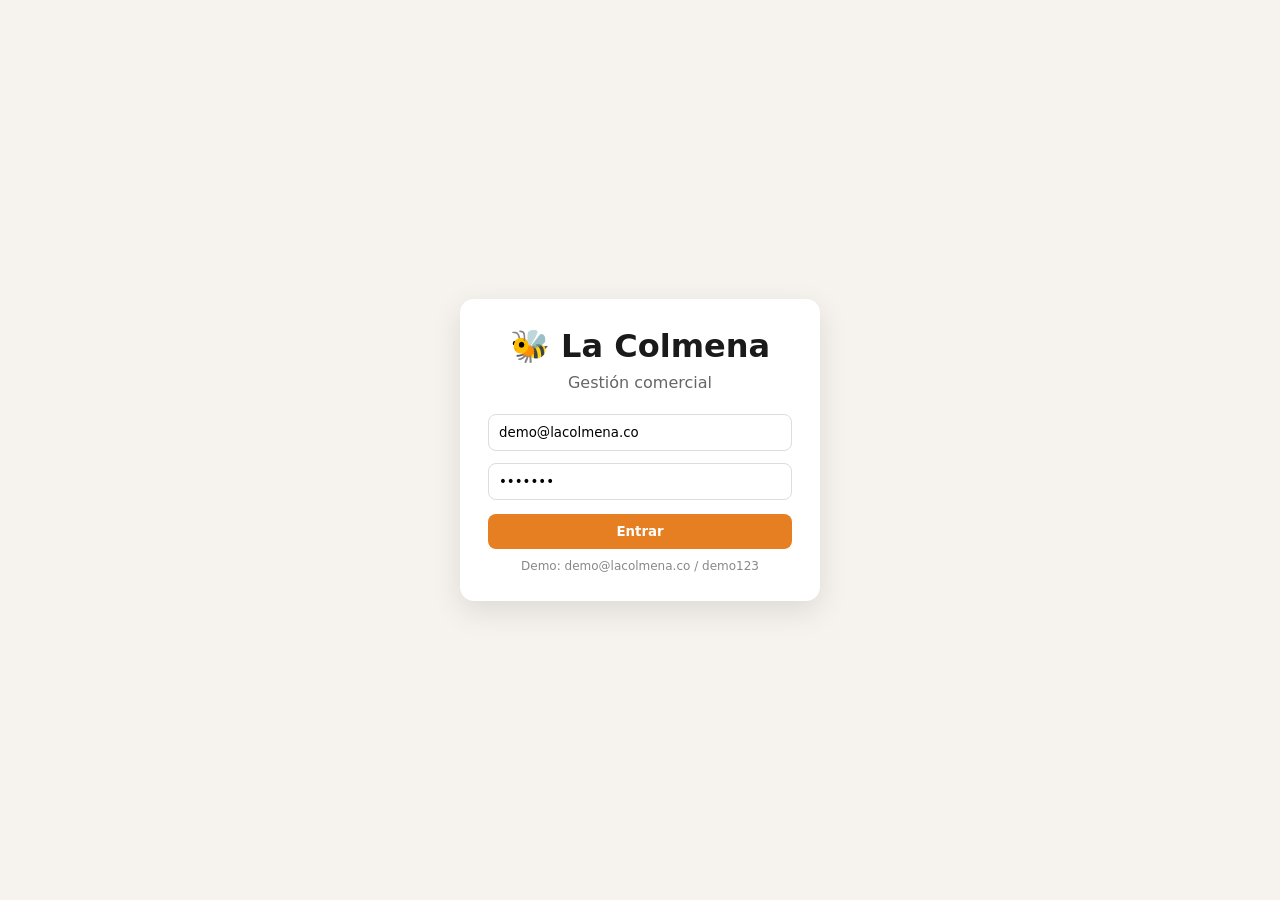
==== la_colmena.html/src/index.html @ 95b4dd42 "Initial commit" ====
﻿<!DOCTYPE html>
<html lang="es">
<head>
    <meta charset="UTF-8">
    <meta name="viewport" content="width=device-width,initial-scale=1">
    <title>La Colmena — Gestión comercial</title>
    <style>
        * {
            box-sizing: border-box;
            margin: 0;
            font-family: Inter,system-ui,Arial
        }

        body {
            background: #f6f3ee;
            color: #1a1a1a
        }

        .sidebar {
            position: fixed;
            left: 0;
            top: 0;
            bottom: 0;
            width: 250px;
            background: #1a1a1a;
            color: #fff;
            padding: 20px;
            display: flex;
            flex-direction: column
        }

            .sidebar h2 {
                font-size: 20px
            }

            .sidebar small {
                color: #aaa
            }

        .menu {
            margin-top: 25px;
            display: flex;
            flex-direction: column;
            gap: 4px
        }

            .menu button {
                background: none;
                border: 0;
                color: #ccc;
                text-align: left;
                padding: 11px 12px;
                border-radius: 8px;
                cursor: pointer;
                font-size: 14px
            }

                .menu button.active, .menu button:hover {
                    background: #333;
                    color: #fff
                }

        .user {
            margin-top: auto;
            border-top: 1px solid #333;
            padding-top: 14px
        }

            .user b {
                display: block
            }

        .main {
            margin-left: 250px;
            padding: 24px
        }

        .top {
            display: flex;
            justify-content: space-between;
            align-items: center
        }

        .cards {
            display: grid;
            grid-template-columns: 1fr 1fr 1fr;
            gap: 14px;
            margin: 18px 0
        }

        .card {
            background: #fff;
            border: 1px solid #e5e5e5;
            border-radius: 12px;
            padding: 18px
        }

            .card small {
                color: #666
            }

            .card h3 {
                font-size: 28px;
                margin: 6px 0
            }

        .grid2 {
            display: grid;
            grid-template-columns: 1fr 1fr;
            gap: 14px
        }

        .box {
            background: #fff;
            border: 1px solid #e5e5e5;
            border-radius: 12px;
            padding: 18px;
            margin-bottom: 14px
        }

        table {
            width: 100%;
            border-collapse: collapse;
            font-size: 14px
        }

        th {
            text-align: left;
            background: #f3f3f3;
            padding: 10px
        }

        td {
            padding: 10px;
            border-top: 1px solid #eee
        }

        input, select {
            padding: 10px;
            border: 1px solid #ddd;
            border-radius: 8px;
            width: 100%;
            margin: 6px 0
        }

        button.btn {
            background: #e67e22;
            color: #fff;
            border: 0;
            padding: 10px 16px;
            border-radius: 8px;
            cursor: pointer;
            font-weight: 700
        }

        button.btn2 {
            background: #1a1a1a;
            color: #fff;
            border: 0;
            padding: 8px 12px;
            border-radius: 8px;
            cursor: pointer
        }

        .badge {
            padding: 4px 8px;
            border-radius: 20px;
            font-size: 12px;
            font-weight: 700
        }

        .ok {
            background: #d4f5d4
        }

        .warn {
            background: #ffe9b0
        }

        .alerta {
            color: #b45309;
            font-size: 13px
        }

        .hidden {
            display: none
        }

        #login {
            position: fixed;
            inset: 0;
            background: #f6f3ee;
            display: grid;
            place-items: center;
            z-index: 99
        }

        .loginbox {
            background: #fff;
            padding: 28px;
            border-radius: 14px;
            width: 360px;
            max-width: 92vw;
            box-shadow: 0 10px 30px rgba(0,0,0,.1);
            text-align: center
        }

        @media(max-width:800px) {
            .sidebar {
                width: 100%;
                position: relative
            }

            .main {
                margin: 0
            }

            .cards, .grid2 {
                grid-template-columns: 1fr
            }
        }
    </style>
</head>
<body>

    <div id="login">
        <div class="loginbox">
            <h1>🐝 La Colmena</h1><p style="color:#666;margin:8px 0 16px">Gestión comercial</p>
            <input id="email" value="demo@lacolmena.co"><input id="pass" type="password" value="demo123">
            <button class="btn" style="width:100%;margin-top:8px" onclick="login()">Entrar</button><p id="loginError" style="color:red;font-size:13px;margin-top:8px"></p>
            <p style="font-size:12px;color:#888;margin-top:10px">Demo: demo@lacolmena.co / demo123</p>
        </div>
    </div>

    <aside class="sidebar">
        <h2>🐝 La Colmena</h2><small>Gestión comercial</small>
        <div class="menu">
            <button onclick="show('resumen',this)" class="active">📊 Resumen</button>
            <button onclick="show('portafolio',this)">🛍️ Portafolio</button>
            <button onclick="show('inventario',this)">📦 Inventario</button>
            <button onclick="show('ventas',this)">🛒 Ventas</button>
            <button onclick="show('pedidos',this)">📋 Pedidos</button>
            <button onclick="show('reportes',this)">📈 Reportes</button>
            <button onclick="show('usuarios',this)">👥 Usuarios</button>
        </div>
        <div class="user"><b id="userName">Ana Martínez</b><small id="userRol">Administradora</small><br><button onclick="location.reload()" style="background:none;border:0;color:#aaa;cursor:pointer;margin-top:8px">← Cerrar sesión</button></div>
    </aside>

    <main class="main">
        <div class="top"><div><h1 id="titulo">Resumen</h1><p style="color:#666">Así se mueve tu operación hoy.</p></div><span style="background:#eee;padding:6px 10px;border-radius:20px;font-size:12px">✅ Conectado a DB real</span></div>

        <!-- RESUMEN -->
        <div id="sec-resumen">
            <div class="cards">
                <div class="card"><small>Ventas totales (DB)</small><h3 id="rVentas">$0</h3><span class="badge ok" id="rVentasN">0 ventas</span></div>
                <div class="card"><small>Unidades disponibles</small><h3 id="rStock">0</h3><span class="badge ok" id="rProd">0 productos</span></div>
                <div class="card"><small>Pedidos abiertos</small><h3 id="rPedidos">0</h3><span class="badge warn">Por recibir</span></div>
            </div>
            <div class="grid2">
                <div class="box"><h3>⚠️ Atención requerida</h3><p style="color:#666;font-size:13px;margin:4px 0 10px" id="bajoCount"></p><div id="bajoList"></div></div>
                <div class="box"><h3>🛒 Ventas recientes</h3><div id="ventasResumen"></div></div>
            </div>
            <div class="box"><h3>Accesos rápidos</h3><br><button class="btn2" onclick="show('portafolio')">Explorar portafolio →</button> <button class="btn2" onclick="show('inventario')">Revisar inventario →</button> <button class="btn" onclick="show('ventas')">Registrar venta →</button></div>
        </div>

        <!-- PORTAFOLIO / INVENTARIO -->
        <div id="sec-portafolio" class="hidden"><div class="box"><h3>Portafolio — Productos reales de tu DB</h3><div id="listaProductos"></div></div></div>
        <div id="sec-inventario" class="hidden"><div class="box"><h3>Inventario — Ajustar stock real</h3><p style="color:#666;font-size:13px">Si cambias el stock aquí, queda guardado en LaColmena.db</p><div id="listaInventario"></div></div></div>

        <!-- VENTAS -->
        <div id="sec-ventas" class="hidden">
            <div class="grid2">
                <div class="box"><h3>Registrar venta</h3><label>Cliente</label><input id="vCliente" value="Cliente Mostrador"><label>Producto</label><select id="vProducto"></select><label>Cantidad</label><input id="vCant" type="number" value="1" min="1"><button class="btn" style="width:100%;margin-top:10px" onclick="registrarVenta()">Confirmar venta ✅</button><p id="ventaMsg"></p></div>
                <div class="box"><h3>Historial de ventas</h3><div id="listaVentas"></div></div>
            </div>
        </div>

        <!-- PEDIDOS -->
        <div id="sec-pedidos" class="hidden"><div class="box"><h3>Pedidos</h3><div id="listaPedidos"></div></div></div>

        <!-- REPORTES -->
        <div id="sec-reportes" class="hidden"><div class="box"><h3>Reportes</h3><p id="repTexto"></p><table><tr><th>Producto</th><th>Precio</th><th>Stock</th><th>Valor en inventario</th></tr><tbody id="repTabla"></tbody></table><h3 id="repTotal" style="margin-top:12px"></h3></div></div>

        <!-- USUARIOS -->
        <div id="sec-usuarios" class="hidden"><div class="box"><h3>Usuarios reales</h3><div id="listaUsuarios"></div></div></div>

    </main>
    <script>
let productos=[];
async function login(){
  let r=await fetch('/api/login',{method:'POST',headers:{'Content-Type':'application/json'},body:JSON.stringify({email:document.getElementById('email').value,password:document.getElementById('pass').value})});
  let d=await r.json();
  if(!d.ok){document.getElementById('loginError').innerText=d.error;return;}
  document.getElementById('userName').innerText=d.usuario.nombre;
  document.getElementById('userRol').innerText=d.usuario.rol;
  document.getElementById('login').style.display='none';
  cargarTodo();
}
function show(id,btn){
  document.querySelectorAll('[id^="sec-"]').forEach(e=>e.classList.add('hidden'));
  document.getElementById('sec-'+id).classList.remove('hidden');
  document.getElementById('titulo').innerText=id[0].toUpperCase()+id.slice(1);
  if(btn){document.querySelectorAll('.menu button').forEach(b=>b.classList.remove('active'));btn.classList.add('active');}
}
async function cargarTodo(){
  let res=await fetch('/api/resumen').then(r=>r.json());
  document.getElementById('rVentas').innerText='$'+res.ventas_total.toLocaleString('es-CO');
  document.getElementById('rVentasN').innerText=res.ventas_n+' ventas';
  document.getElementById('rStock').innerText=res.stock;
  document.getElementById('rProd').innerText=res.total_productos+' productos';
  document.getElementById('rPedidos').innerText=res.pedidos_abiertos;
  document.getElementById('bajoCount').innerText=res.bajo_stock.length+' productos con stock bajo';
  document.getElementById('bajoList').innerHTML=res.bajo_stock.map(p=>`<p class="alerta">⚠️ ${p.nombre} — ${p.stock} disponibles · mínimo ${p.minimo}</p>`).join('')||'<p>✅ Sin alertas</p>';

  productos=await fetch('/api/productos').then(r=>r.json());
  document.getElementById('listaProductos').innerHTML=`<table><tr><th>Producto</th><th>Categoría</th><th>Precio</th><th>Stock</th></tr>${productos.map(p=>`<tr><td><b>${p.nombre}</b></td><td>${p.categoria}</td><td>$${p.precio.toLocaleString()}</td><td>${p.stock}</td></tr>`).join('')}</table>`;
  document.getElementById('listaInventario').innerHTML=productos.map(p=>`<div style="display:flex;gap:8px;align-items:center;padding:8px 0;border-top:1px solid #eee"><b style="flex:1">${p.nombre}</b><input type="number" value="${p.stock}" id="stock-${p.id}" style="width:90px"><button class="btn2" onclick="ajustar(${p.id})">Guardar</button></div>`).join('');
  document.getElementById('vProducto').innerHTML=productos.map(p=>`<option value="${p.id}">${p.nombre} — $${p.precio} (stock ${p.stock})</option>`).join('');

  let ventas=await fetch('/api/ventas').then(r=>r.json());
  let htmlVentas=ventas.map(v=>`<tr><td><b>#V-${v.id}</b></td><td>${v.cliente}</td><td><span class="badge ${v.estado=='Pagada'?'ok':'warn'}">${v.estado}</span></td><td style="text-align:right"><b>$${v.total.toLocaleString()}</b></td></tr>`).join('');
  document.getElementById('listaVentas').innerHTML=`<table><tr><th>Venta</th><th>Cliente</th><th>Estado</th><th>Total</th></tr>${htmlVentas}</table>`;
  document.getElementById('ventasResumen').innerHTML=`<table><tr><th>Venta</th><th>Cliente</th><th>Total</th></tr>${ventas.slice(0,3).map(v=>`<tr><td>#V-${v.id}</td><td>${v.cliente}</td><td>$${v.total.toLocaleString()}</td></tr>`).join('')}</table>`;

  let pedidos=await fetch('/api/pedidos').then(r=>r.json());
  document.getElementById('listaPedidos').innerHTML=`<table><tr><th>Proveedor</th><th>Producto</th><th>Cant</th><th>Estado</th></tr>${pedidos.map(p=>`<tr><td>${p.proveedor}</td><td>${p.producto}</td><td>${p.cantidad}</td><td><span class="badge warn">${p.estado}</span></td></tr>`).join('')}</table>`;

  let usuarios=await fetch('/api/usuarios').then(r=>r.json());
  document.getElementById('listaUsuarios').innerHTML=`<table><tr><th>Nombre</th><th>Email</th><th>Rol</th></tr>${usuarios.map(u=>`<tr><td><b>${u.nombre}</b></td><td>${u.email}</td><td>${u.rol}</td></tr>`).join('')}</table>`;

  let totalInv=productos.reduce((a,p)=>a+p.precio*p.stock,0);
  document.getElementById('repTabla').innerHTML=productos.map(p=>`<tr><td>${p.nombre}</td><td>$${p.precio.toLocaleString()}</td><td>${p.stock}</td><td>$${(p.precio*p.stock).toLocaleString()}</td></tr>`).join('');
  document.getElementById('repTotal').innerText='Valor total del inventario: $'+totalInv.toLocaleString('es-CO');
  document.getElementById('repTexto').innerText=`Tienes ${productos.length} productos y ${res.stock} unidades en total.`;
}
async function ajustar(id){
  let stock=document.getElementById('stock-'+id).value;
  await fetch('/api/productos/ajustar',{method:'POST',headers:{'Content-Type':'application/json'},body:JSON.stringify({id,stock:parseInt(stock)})});
  alert('Stock guardado en DB ✅'); cargarTodo();
}
async function registrarVenta(){
  let r=await fetch('/api/ventas',{method:'POST',headers:{'Content-Type':'application/json'},body:JSON.stringify({cliente:document.getElementById('vCliente').value,producto_id:parseInt(document.getElementById('vProducto').value),cantidad:parseInt(document.getElementById('vCant').value)})});
  let d=await r.json();
  if(!d.ok){document.getElementById('ventaMsg').innerText='❌ '+d.error;return;}
  document.getElementById('ventaMsg').innerText='✅ Venta registrada por $'+d.total.toLocaleString()+' y descontada del inventario';
  cargarTodo();
}
    </script>
</body>
</html>
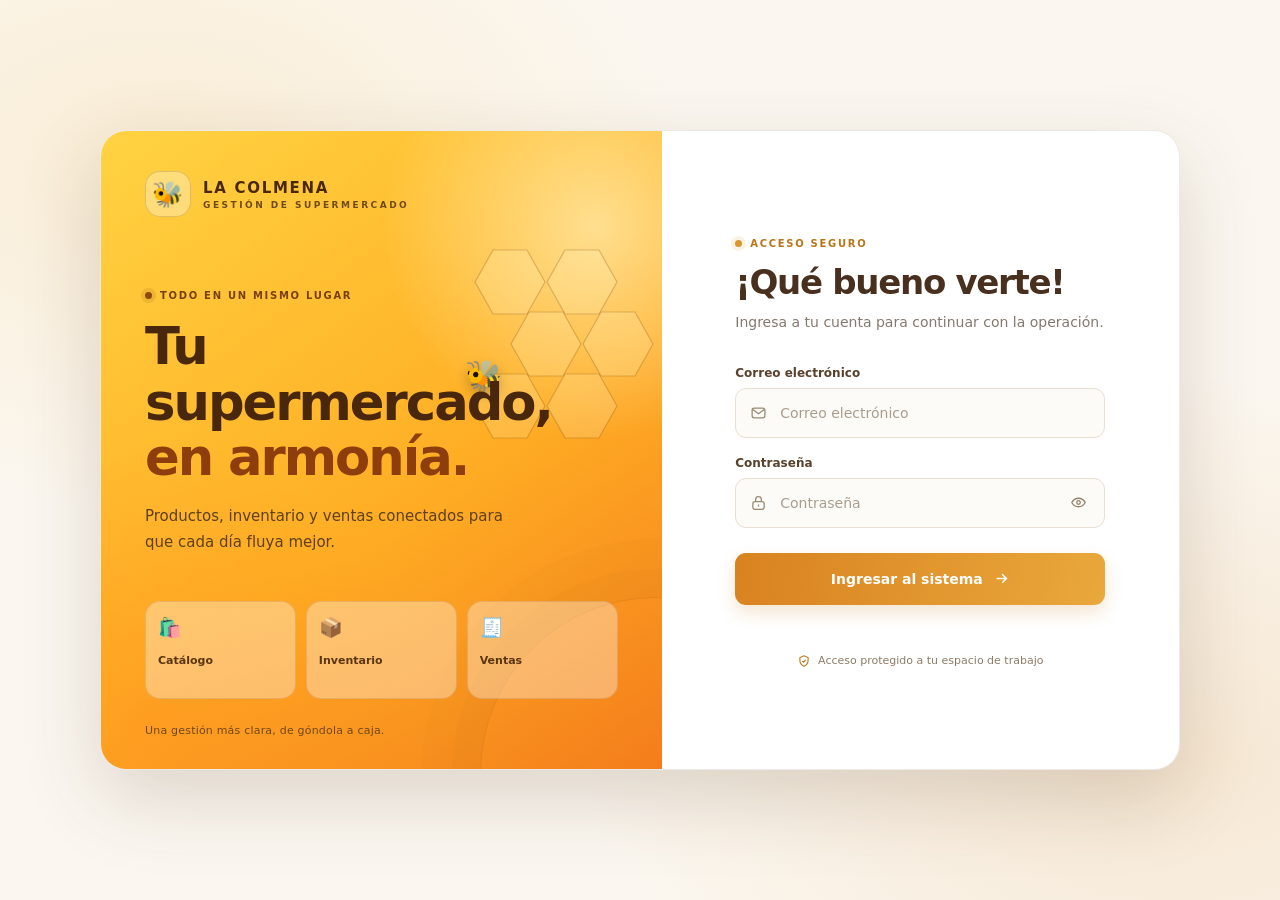
==== commit cb639347: "Implement secure auth and transactional outbox Co-authored-by: Copilot <223556219+Copilot@users.nore" ====
--- a/la_colmena.html/src/index.html
+++ b/la_colmena.html/src/index.html
@@ -189,20 +189,428 @@
         #login {
             position: fixed;
             inset: 0;
-            background: #f6f3ee;
+            padding: 28px;
+            overflow-y: auto;
             display: grid;
             place-items: center;
-            z-index: 99
+            z-index: 99;
+            background:
+                radial-gradient(ellipse at 12% 18%, rgba(241, 183, 74, .16), transparent 34%),
+                radial-gradient(ellipse at 92% 84%, rgba(217, 139, 41, .15), transparent 36%),
+                #fbf7f0
         }
 
         .loginbox {
             background: #fff;
-            padding: 28px;
-            border-radius: 14px;
-            width: 360px;
-            max-width: 92vw;
-            box-shadow: 0 10px 30px rgba(0,0,0,.1);
-            text-align: center
+            width: min(1080px, 100%);
+            min-height: 640px;
+            display: grid;
+            grid-template-columns: 1.04fr .96fr;
+            border: 1px solid rgba(88, 55, 22, .1);
+            border-radius: 26px;
+            overflow: hidden;
+            box-shadow: 0 28px 80px rgba(71, 43, 19, .17);
+            text-align: left
+        }
+
+        .login-brand-panel {
+            position: relative;
+            isolation: isolate;
+            display: flex;
+            flex-direction: column;
+            justify-content: space-between;
+            padding: 40px 44px 32px;
+            overflow: hidden;
+            color: #48270d;
+            background:
+                radial-gradient(circle at 88% 15%, rgba(255, 247, 204, .62), transparent 29%),
+                radial-gradient(circle at 8% 92%, rgba(255, 119, 26, .24), transparent 36%),
+                linear-gradient(145deg, #ffd342, #ffae24 56%, #f47d1b)
+        }
+
+        .login-brand-panel > :not(.hive-scene) {
+            position: relative;
+            z-index: 1
+        }
+
+        .hive-scene {
+            position: absolute;
+            z-index: 0;
+            top: 112px;
+            right: 13px;
+            width: 200px;
+            height: 215px;
+            opacity: .9;
+            pointer-events: none
+        }
+
+        .hive-cells {
+            width: 100%;
+            height: 100%;
+            overflow: visible
+        }
+
+        .hive-cells path {
+            fill: rgba(255, 252, 227, .18);
+            stroke: rgba(132, 72, 15, .31);
+            stroke-width: 1.2;
+            transform-box: fill-box;
+            transform-origin: center;
+            animation: hive-pulse 4.8s ease-in-out infinite
+        }
+
+        .hive-cells path:nth-child(2n) {
+            animation-delay: -1.6s
+        }
+
+        .hive-cells path:nth-child(3n) {
+            animation-delay: -3.2s
+        }
+
+        .hive-bee {
+            position: absolute;
+            top: 55%;
+            left: 8%;
+            z-index: 2;
+            display: block;
+            font-size: 30px;
+            line-height: 1;
+            filter: drop-shadow(0 5px 7px rgba(0,0,0,.3));
+            animation: bee-flight 10s ease-in-out infinite
+        }
+
+        @keyframes bee-flight {
+            0%, 100% { top: 55%; left: 8%; transform: rotate(-12deg) }
+            18% { top: 36%; left: 38%; transform: rotate(12deg) }
+            36% { top: 22%; left: 61%; transform: rotate(-2deg) }
+            54% { top: 53%; left: 63%; transform: rotate(17deg) }
+            72% { top: 69%; left: 37%; transform: rotate(-13deg) }
+            88% { top: 43%; left: 9%; transform: rotate(-22deg) }
+        }
+
+        @keyframes hive-pulse {
+            0%, 100% { fill: rgba(255, 252, 227, .11) }
+            50% { fill: rgba(255, 252, 227, .32) }
+        }
+
+        .login-brand-panel::after {
+            content: "";
+            position: absolute;
+            z-index: -1;
+            width: 350px;
+            height: 350px;
+            right: -170px;
+            bottom: -180px;
+            border: 1px solid rgba(107, 57, 13, .13);
+            border-radius: 50%;
+            box-shadow: 0 0 0 28px rgba(107,57,13,.025), 0 0 0 58px rgba(107,57,13,.02)
+        }
+
+        .login-brand {
+            display: flex;
+            align-items: center;
+            gap: 12px;
+            color: #48270d;
+            font-size: 15px;
+            font-weight: 800;
+            letter-spacing: 1.7px
+        }
+
+        .login-brand small {
+            display: block;
+            margin-top: 3px;
+            color: #70491e;
+            font-size: 9px;
+            font-weight: 600;
+            letter-spacing: 2.5px
+        }
+
+        .login-brand-mark {
+            display: grid;
+            width: 46px;
+            height: 46px;
+            place-items: center;
+            border: 1px solid rgba(103,58,14,.2);
+            border-radius: 15px;
+            background: rgba(255,255,255,.32);
+            font-size: 25px;
+            animation: bee-hover 3s ease-in-out infinite
+        }
+
+        @keyframes bee-hover {
+            0%, 100% { transform: translateY(0) rotate(-4deg) }
+            50% { transform: translateY(-4px) rotate(4deg) }
+        }
+
+        .login-brand-copy {
+            max-width: 440px;
+            margin: 58px 0 36px
+        }
+
+        .login-eyebrow {
+            display: inline-flex;
+            align-items: center;
+            gap: 8px;
+            margin-bottom: 18px;
+            color: #78400e;
+            font-size: 10px;
+            font-weight: 800;
+            letter-spacing: 1.7px;
+            text-transform: uppercase
+        }
+
+        .login-eyebrow::before {
+            content: "";
+            width: 7px;
+            height: 7px;
+            border-radius: 50%;
+            background: #8d4a0d;
+            box-shadow: 0 0 0 4px rgba(141,74,13,.14)
+        }
+
+        .login-brand-copy h1 {
+            max-width: 430px;
+            font-size: clamp(36px, 4vw, 52px);
+            line-height: 1.08;
+            letter-spacing: -2px
+        }
+
+        .login-brand-copy h1 span {
+            color: #8d3e0c
+        }
+
+        .login-brand-copy p {
+            max-width: 390px;
+            margin-top: 18px;
+            color: #5e401f;
+            font-size: 15px;
+            line-height: 1.75
+        }
+
+        .login-features {
+            display: grid;
+            grid-template-columns: repeat(3, 1fr);
+            gap: 10px
+        }
+
+        .login-feature {
+            min-height: 98px;
+            padding: 14px 12px;
+            border: 1px solid rgba(115,63,18,.15);
+            border-radius: 15px;
+            background: rgba(255,255,255,.34)
+        }
+
+        .login-feature span {
+            display: block;
+            margin-bottom: 10px;
+            font-size: 19px
+        }
+
+        .login-feature strong {
+            color: #593512;
+            font-size: 11px;
+            font-weight: 650
+        }
+
+        .login-brand-footer {
+            margin-top: 25px;
+            color: #70471c;
+            font-size: 11px;
+            letter-spacing: .2px
+        }
+
+        .login-form-panel {
+            display: flex;
+            align-items: center;
+            justify-content: center;
+            padding: 48px
+        }
+
+        .login-form-content {
+            width: 100%;
+            max-width: 370px
+        }
+
+        .login-mobile-brand {
+            display: none
+        }
+
+        .login-form-heading .login-eyebrow {
+            margin-bottom: 13px;
+            color: #b87518
+        }
+
+        .login-form-heading .login-eyebrow::before {
+            background: #d9972f;
+            box-shadow: 0 0 0 4px rgba(217,151,47,.13)
+        }
+
+        .login-form-heading h2 {
+            color: #49301e;
+            font-size: 34px;
+            letter-spacing: -1.3px
+        }
+
+        .login-form-heading p {
+            margin-top: 9px;
+            color: #84796e;
+            font-size: 14px;
+            line-height: 1.6
+        }
+
+        .login-form {
+            margin-top: 32px
+        }
+
+        .login-form label {
+            display: block;
+            margin: 18px 0 8px;
+            color: #59412c;
+            font-size: 12px;
+            font-weight: 700
+        }
+
+        .login-input-wrap {
+            position: relative
+        }
+
+        .login-input-wrap input {
+            width: 100%;
+            height: 50px;
+            margin: 0;
+            padding: 0 44px;
+            border: 1px solid #e8dfd2;
+            border-radius: 11px;
+            outline: none;
+            background: #fdfbf8;
+            color: #493a2b;
+            font-size: 14px;
+            transition: border-color .2s, box-shadow .2s, background .2s
+        }
+
+        .login-input-wrap input:focus {
+            border-color: #d9a24f;
+            background: #fff;
+            box-shadow: 0 0 0 4px rgba(217, 151, 47, .14)
+        }
+
+        .login-input-wrap input::placeholder {
+            color: #aa9d8e
+        }
+
+        .login-field-icon {
+            position: absolute;
+            top: 50%;
+            left: 15px;
+            width: 17px;
+            height: 17px;
+            color: #9b8973;
+            transform: translateY(-50%);
+            pointer-events: none
+        }
+
+        .login-password-toggle {
+            position: absolute;
+            top: 50%;
+            right: 12px;
+            display: grid;
+            width: 30px;
+            height: 30px;
+            place-items: center;
+            border: 0;
+            border-radius: 8px;
+            background: transparent;
+            color: #93816b;
+            cursor: pointer;
+            transform: translateY(-50%)
+        }
+
+        .login-password-toggle:hover {
+            background: #fff3df;
+            color: #9b5b1a
+        }
+
+        .login-password-toggle svg {
+            width: 17px;
+            height: 17px
+        }
+
+        .login-submit {
+            display: flex;
+            width: 100%;
+            height: 52px;
+            align-items: center;
+            justify-content: center;
+            gap: 10px;
+            margin-top: 25px;
+            border: 0;
+            border-radius: 11px;
+            background: linear-gradient(100deg, #d98220, #e9a83b);
+            box-shadow: 0 8px 18px rgba(205, 127, 28, .2);
+            color: #fff;
+            cursor: pointer;
+            font-size: 14px;
+            font-weight: 750;
+            transition: transform .18s, box-shadow .18s, filter .18s
+        }
+
+        .login-submit:hover:not(:disabled) {
+            box-shadow: 0 11px 22px rgba(205, 127, 28, .28);
+            filter: saturate(1.08);
+            transform: translateY(-1px)
+        }
+
+        .login-submit:disabled {
+            cursor: wait;
+            opacity: .8
+        }
+
+        .login-submit svg {
+            width: 17px;
+            height: 17px;
+            transition: transform .18s
+        }
+
+        .login-submit:hover:not(:disabled) svg {
+            transform: translateX(3px)
+        }
+
+        .login-spinner {
+            width: 17px;
+            height: 17px;
+            border: 2px solid rgba(255,255,255,.45);
+            border-top-color: #fff;
+            border-radius: 50%;
+            animation: login-spin .7s linear infinite
+        }
+
+        @keyframes login-spin {
+            to { transform: rotate(360deg) }
+        }
+
+        .login-error {
+            min-height: 20px;
+            margin-top: 11px;
+            color: #b42318;
+            font-size: 12px;
+            line-height: 1.5
+        }
+
+        .login-secure-note {
+            display: flex;
+            align-items: center;
+            justify-content: center;
+            gap: 7px;
+            margin-top: 18px;
+            color: #8d7b66;
+            font-size: 11px
+        }
+
+        .login-secure-note svg {
+            width: 14px;
+            height: 14px;
+            color: #b87518
         }
 
         @media(max-width:800px) {
@@ -218,6 +626,87 @@
             .cards, .grid2 {
                 grid-template-columns: 1fr
             }
+
+            #login {
+                padding: 18px
+            }
+
+            .loginbox {
+                width: min(520px, 100%);
+                min-height: 0;
+                grid-template-columns: 1fr
+            }
+
+            .login-brand-panel {
+                display: none
+            }
+
+            .login-form-panel {
+                padding: 48px 38px
+            }
+
+            .login-mobile-brand {
+                display: flex;
+                align-items: center;
+                gap: 10px;
+                margin-bottom: 35px;
+                color: #5e391a;
+                font-size: 13px;
+                font-weight: 800;
+                letter-spacing: 1.3px
+            }
+
+            .login-mobile-brand span:first-child {
+                display: grid;
+                width: 40px;
+                height: 40px;
+                place-items: center;
+                clip-path: polygon(25% 3%, 75% 3%, 100% 50%, 75% 97%, 25% 97%, 0 50%);
+                background: #fff0d2;
+                font-size: 22px;
+                animation: bee-hover 3s ease-in-out infinite
+            }
+
+            .login-mobile-brand small {
+                display: block;
+                margin-top: 2px;
+                color: #9c856c;
+                font-size: 8px;
+                letter-spacing: 2px
+            }
+        }
+
+        @media(max-width:480px) {
+            #login {
+                padding: 12px
+            }
+
+            .loginbox {
+                border-radius: 20px
+            }
+
+            .login-form-panel {
+                padding: 34px 24px
+            }
+
+            .login-mobile-brand {
+                margin-bottom: 30px
+            }
+
+            .login-form-heading h2 {
+                font-size: 30px
+            }
+        }
+
+        @media(prefers-reduced-motion: reduce) {
+            .hive-cells path, .hive-bee, .login-brand-mark,
+            .login-mobile-brand span:first-child, .login-spinner {
+                animation: none
+            }
+
+            .login-submit, .login-submit svg {
+                transition: none
+            }
         }
     </style>
 </head>
@@ -225,29 +714,108 @@
 
     <div id="login">
         <div class="loginbox">
-            <h1>🐝 La Colmena</h1><p style="color:#666;margin:8px 0 16px">Gestión comercial</p>
-            <input id="email" value="demo@lacolmena.co"><input id="pass" type="password" value="demo123">
-            <button class="btn" style="width:100%;margin-top:8px" onclick="login()">Entrar</button><p id="loginError" style="color:red;font-size:13px;margin-top:8px"></p>
-            <p style="font-size:12px;color:#888;margin-top:10px">Demo: demo@lacolmena.co / demo123</p>
+            <section class="login-brand-panel" aria-label="La Colmena, gestión de supermercado">
+                <div class="login-brand">
+                    <span class="login-brand-mark" aria-hidden="true">🐝</span>
+                    <span>LA COLMENA<small>GESTIÓN DE SUPERMERCADO</small></span>
+                </div>
+                <div class="hive-scene" aria-hidden="true">
+                    <svg class="hive-cells" viewBox="0 0 200 215" fill="none">
+                        <path d="M20 2h34l18 32-18 32H20L2 34 20 2Z" transform="translate(24 5)"></path>
+                        <path d="M20 2h34l18 32-18 32H20L2 34 20 2Z" transform="translate(96 5)"></path>
+                        <path d="M20 2h34l18 32-18 32H20L2 34 20 2Z" transform="translate(60 67)"></path>
+                        <path d="M20 2h34l18 32-18 32H20L2 34 20 2Z" transform="translate(132 67)"></path>
+                        <path d="M20 2h34l18 32-18 32H20L2 34 20 2Z" transform="translate(24 129)"></path>
+                        <path d="M20 2h34l18 32-18 32H20L2 34 20 2Z" transform="translate(96 129)"></path>
+                    </svg>
+                    <span class="hive-bee">🐝</span>
+                </div>
+                <div class="login-brand-copy">
+                    <span class="login-eyebrow">Todo en un mismo lugar</span>
+                    <h1>Tu supermercado,<br><span>en armonía.</span></h1>
+                    <p>Productos, inventario y ventas conectados para que cada día fluya mejor.</p>
+                </div>
+                <div>
+                    <div class="login-features" aria-label="Funciones de La Colmena">
+                        <div class="login-feature"><span aria-hidden="true">🛍️</span><strong>Catálogo</strong></div>
+                        <div class="login-feature"><span aria-hidden="true">📦</span><strong>Inventario</strong></div>
+                        <div class="login-feature"><span aria-hidden="true">🧾</span><strong>Ventas</strong></div>
+                    </div>
+                    <p class="login-brand-footer">Una gestión más clara, de góndola a caja.</p>
+                </div>
+            </section>
+            <section class="login-form-panel" aria-label="Iniciar sesión">
+                <div class="login-form-content">
+                    <div class="login-mobile-brand">
+                        <span aria-hidden="true">🐝</span>
+                        <span>LA COLMENA<small>GESTIÓN DE SUPERMERCADO</small></span>
+                    </div>
+                    <div class="login-form-heading">
+                        <span class="login-eyebrow">Acceso seguro</span>
+                        <h2>¡Qué bueno verte!</h2>
+                        <p>Ingresa a tu cuenta para continuar con la operación.</p>
+                    </div>
+                    <form id="loginForm" class="login-form">
+                        <label for="email">Correo electrónico</label>
+                        <div class="login-input-wrap">
+                            <svg class="login-field-icon" viewBox="0 0 24 24" fill="none" stroke="currentColor" stroke-width="1.8" aria-hidden="true">
+                                <rect x="3" y="5" width="18" height="14" rx="3"></rect>
+                                <path d="m4 7 8 6 8-6"></path>
+                            </svg>
+                            <input id="email" type="email" autocomplete="off" placeholder="Correo electrónico" required>
+                        </div>
+                        <label for="pass">Contraseña</label>
+                        <div class="login-input-wrap">
+                            <svg class="login-field-icon" viewBox="0 0 24 24" fill="none" stroke="currentColor" stroke-width="1.8" aria-hidden="true">
+                                <rect x="4" y="10" width="16" height="11" rx="3"></rect>
+                                <path d="M8 10V7a4 4 0 0 1 8 0v3"></path>
+                                <path d="M12 14v3"></path>
+                            </svg>
+                            <input id="pass" type="password" autocomplete="off" placeholder="Contraseña" required>
+                            <button id="passwordToggle" class="login-password-toggle" type="button" aria-label="Mostrar contraseña" title="Mostrar contraseña">
+                                <svg viewBox="0 0 24 24" fill="none" stroke="currentColor" stroke-width="1.8" aria-hidden="true">
+                                    <path d="M2.5 12s3.4-6 9.5-6 9.5 6 9.5 6-3.4 6-9.5 6-9.5-6-9.5-6Z"></path>
+                                    <circle cx="12" cy="12" r="2.5"></circle>
+                                </svg>
+                            </button>
+                        </div>
+                        <button id="loginSubmit" class="login-submit" type="submit">
+                            <span id="loginSpinner" class="login-spinner" aria-hidden="true" hidden></span>
+                            <span id="loginButtonLabel">Ingresar al sistema</span>
+                            <svg id="loginButtonArrow" viewBox="0 0 24 24" fill="none" stroke="currentColor" stroke-width="2" aria-hidden="true">
+                                <path d="M5 12h14M13 6l6 6-6 6"></path>
+                            </svg>
+                        </button>
+                        <p id="loginError" class="login-error" role="alert" aria-live="polite"></p>
+                    </form>
+                    <div class="login-secure-note">
+                        <svg viewBox="0 0 24 24" fill="none" stroke="currentColor" stroke-width="1.8" aria-hidden="true">
+                            <path d="M12 3 19 6v5c0 4.7-2.9 8-7 10-4.1-2-7-5.3-7-10V6l7-3Z"></path>
+                            <path d="m9 12 2 2 4-4"></path>
+                        </svg>
+                        Acceso protegido a tu espacio de trabajo
+                    </div>
+                </div>
+            </section>
         </div>
     </div>
 
     <aside class="sidebar">
         <h2>🐝 La Colmena</h2><small>Gestión comercial</small>
         <div class="menu">
-            <button onclick="show('resumen',this)" class="active">📊 Resumen</button>
-            <button onclick="show('portafolio',this)">🛍️ Portafolio</button>
-            <button onclick="show('inventario',this)">📦 Inventario</button>
-            <button onclick="show('ventas',this)">🛒 Ventas</button>
-            <button onclick="show('pedidos',this)">📋 Pedidos</button>
-            <button onclick="show('reportes',this)">📈 Reportes</button>
-            <button onclick="show('usuarios',this)">👥 Usuarios</button>
+            <button data-section="resumen" data-roles="Administradora,Vendedor" onclick="show('resumen',this)" class="active">📊 Resumen</button>
+            <button data-section="portafolio" data-roles="Administradora,Vendedor,Cliente" onclick="show('portafolio',this)">🛍️ Portafolio</button>
+            <button data-section="inventario" data-roles="Administradora" onclick="show('inventario',this)">📦 Inventario</button>
+            <button data-section="ventas" data-roles="Administradora,Vendedor,Cliente" data-default-label="🛒 Ventas" data-client-label="🛒 Comprar" onclick="show('ventas',this)">🛒 Ventas</button>
+            <button data-section="pedidos" data-roles="Administradora,Vendedor" onclick="show('pedidos',this)">📋 Pedidos</button>
+            <button data-section="reportes" data-roles="Administradora,Vendedor" onclick="show('reportes',this)">📈 Reportes</button>
+            <button data-section="usuarios" data-roles="Administradora" onclick="show('usuarios',this)">👥 Usuarios</button>
         </div>
-        <div class="user"><b id="userName">Ana Martínez</b><small id="userRol">Administradora</small><br><button onclick="location.reload()" style="background:none;border:0;color:#aaa;cursor:pointer;margin-top:8px">← Cerrar sesión</button></div>
+        <div class="user"><b id="userName">Ana Martínez</b><small id="userRol">Administradora</small><br><button onclick="cerrarSesion()" style="background:none;border:0;color:#aaa;cursor:pointer;margin-top:8px">← Cerrar sesión</button></div>
     </aside>
 
     <main class="main">
-        <div class="top"><div><h1 id="titulo">Resumen</h1><p style="color:#666">Así se mueve tu operación hoy.</p></div><span style="background:#eee;padding:6px 10px;border-radius:20px;font-size:12px">✅ Conectado a DB real</span></div>
+        <div class="top"><div><h1 id="titulo">Resumen</h1><p id="subtitulo" style="color:#666">Así se mueve tu operación hoy.</p></div><span style="background:#eee;padding:6px 10px;border-radius:20px;font-size:12px">✅ Conectado a DB real</span></div>
 
         <!-- RESUMEN -->
         <div id="sec-resumen">
@@ -260,18 +828,18 @@
                 <div class="box"><h3>⚠️ Atención requerida</h3><p style="color:#666;font-size:13px;margin:4px 0 10px" id="bajoCount"></p><div id="bajoList"></div></div>
                 <div class="box"><h3>🛒 Ventas recientes</h3><div id="ventasResumen"></div></div>
             </div>
-            <div class="box"><h3>Accesos rápidos</h3><br><button class="btn2" onclick="show('portafolio')">Explorar portafolio →</button> <button class="btn2" onclick="show('inventario')">Revisar inventario →</button> <button class="btn" onclick="show('ventas')">Registrar venta →</button></div>
+            <div class="box"><h3>Accesos rápidos</h3><br><button class="btn2" onclick="show('portafolio')">Explorar portafolio →</button> <button id="quickInventoryBtn" class="btn2" onclick="show('inventario')">Revisar inventario →</button> <button class="btn" onclick="show('ventas')">Registrar venta →</button></div>
         </div>
 
         <!-- PORTAFOLIO / INVENTARIO -->
-        <div id="sec-portafolio" class="hidden"><div class="box"><h3>Portafolio — Productos reales de tu DB</h3><div id="listaProductos"></div></div></div>
+        <div id="sec-portafolio" class="hidden"><div class="box"><h3>Catálogo de productos</h3><div id="listaProductos"></div></div></div>
         <div id="sec-inventario" class="hidden"><div class="box"><h3>Inventario — Ajustar stock real</h3><p style="color:#666;font-size:13px">Si cambias el stock aquí, queda guardado en LaColmena.db</p><div id="listaInventario"></div></div></div>
 
         <!-- VENTAS -->
         <div id="sec-ventas" class="hidden">
             <div class="grid2">
-                <div class="box"><h3>Registrar venta</h3><label>Cliente</label><input id="vCliente" value="Cliente Mostrador"><label>Producto</label><select id="vProducto"></select><label>Cantidad</label><input id="vCant" type="number" value="1" min="1"><button class="btn" style="width:100%;margin-top:10px" onclick="registrarVenta()">Confirmar venta ✅</button><p id="ventaMsg"></p></div>
-                <div class="box"><h3>Historial de ventas</h3><div id="listaVentas"></div></div>
+                <div class="box"><h3 id="ventaTitulo">Registrar venta</h3><label id="clienteLabel" for="vCliente">Cliente</label><input id="vCliente" value="Cliente Mostrador"><label for="vProducto">Producto</label><select id="vProducto"></select><label for="vCant">Cantidad</label><input id="vCant" type="number" value="1" min="1"><button id="ventaSubmit" class="btn" style="width:100%;margin-top:10px" onclick="registrarVenta()">Confirmar venta ✅</button><p id="ventaMsg" role="status"></p></div>
+                <div id="historialVentasBox" class="box"><h3>Historial de ventas</h3><div id="listaVentas"></div></div>
             </div>
         </div>
 
@@ -282,28 +850,135 @@
         <div id="sec-reportes" class="hidden"><div class="box"><h3>Reportes</h3><p id="repTexto"></p><table><tr><th>Producto</th><th>Precio</th><th>Stock</th><th>Valor en inventario</th></tr><tbody id="repTabla"></tbody></table><h3 id="repTotal" style="margin-top:12px"></h3></div></div>
 
         <!-- USUARIOS -->
-        <div id="sec-usuarios" class="hidden"><div class="box"><h3>Usuarios reales</h3><div id="listaUsuarios"></div></div></div>
+        <div id="sec-usuarios" class="hidden">
+            <div class="box">
+                <h3>Crear cuenta</h3>
+                <form id="userForm" class="grid2">
+                    <div><label for="newUserName">Nombre</label><input id="newUserName" maxlength="120" required></div>
+                    <div><label for="newUserEmail">Correo electrónico</label><input id="newUserEmail" type="email" maxlength="254" required></div>
+                    <div><label for="newUserPassword">Contraseña inicial</label><input id="newUserPassword" type="password" minlength="12" autocomplete="new-password" required></div>
+                    <div><label for="newUserRole">Rol</label><select id="newUserRole"><option value="Vendedor">Vendedor</option><option value="Cliente">Cliente</option><option value="Administradora">Administrador</option></select></div>
+                    <button class="btn" type="submit">Crear usuario</button>
+                </form>
+                <p id="userMessage" role="status"></p>
+            </div>
+            <div class="box"><h3>Cuentas registradas</h3><div id="listaUsuarios"></div></div>
+        </div>
 
     </main>
     <script>
 let productos=[];
+let usuarioActual=null;
 async function login(){
-  let r=await fetch('/api/login',{method:'POST',headers:{'Content-Type':'application/json'},body:JSON.stringify({email:document.getElementById('email').value,password:document.getElementById('pass').value})});
-  let d=await r.json();
-  if(!d.ok){document.getElementById('loginError').innerText=d.error;return;}
-  document.getElementById('userName').innerText=d.usuario.nombre;
-  document.getElementById('userRol').innerText=d.usuario.rol;
-  document.getElementById('login').style.display='none';
-  cargarTodo();
+  const error=document.getElementById('loginError');
+  const submit=document.getElementById('loginSubmit');
+  const spinner=document.getElementById('loginSpinner');
+  const label=document.getElementById('loginButtonLabel');
+  const arrow=document.getElementById('loginButtonArrow');
+  error.innerText='';
+  submit.disabled=true;
+  spinner.hidden=false;
+  arrow.hidden=true;
+  label.innerText='Validando acceso...';
+  try{
+    let r=await fetch('/api/login',{method:'POST',headers:{'Content-Type':'application/json'},body:JSON.stringify({email:document.getElementById('email').value,password:document.getElementById('pass').value})});
+    let d=await r.json();
+    if(!d.ok){error.innerText=d.error;return;}
+    usuarioActual=d.usuario;
+    document.getElementById('userName').innerText=d.usuario.nombre;
+    document.getElementById('userRol').innerText=d.usuario.rol;
+    configurarInterfazRol(d.usuario);
+    document.getElementById('login').style.display='none';
+    await cargarTodo();
+  }catch(e){
+    if(document.getElementById('login').style.display==='none'){
+      document.getElementById('login').style.display='grid';
+      error.innerText='No fue posible cargar los datos.';
+    }else if(!error.innerText){
+      error.innerText='No fue posible conectar con el servidor.';
+    }
+  }finally{
+    submit.disabled=false;
+    spinner.hidden=true;
+    arrow.hidden=false;
+    label.innerText='Ingresar al sistema';
+  }
+}
+function configurarInterfazRol(usuario){
+  document.querySelectorAll('.menu button[data-roles]').forEach(button=>{
+    const roles=button.dataset.roles.split(',');
+    button.classList.toggle('hidden',!roles.includes(usuario.rol));
+    if(button.dataset.clientLabel){
+      button.innerText=usuario.rol==='Cliente'?button.dataset.clientLabel:button.dataset.defaultLabel;
+    }
+  });
+  const esAdministrador=usuario.rol==='Administradora';
+  const esCliente=usuario.rol==='Cliente';
+  document.getElementById('quickInventoryBtn').classList.toggle('hidden',!esAdministrador);
+  document.getElementById('ventaTitulo').innerText=esCliente?'Comprar productos':'Registrar venta';
+  document.getElementById('ventaSubmit').innerText=esCliente?'Realizar compra':'Confirmar venta ✅';
+  document.getElementById('clienteLabel').innerText=esCliente?'Cuenta de compra':'Cliente';
+  document.getElementById('vCliente').value=esCliente?usuario.email:'Cliente Mostrador';
+  document.getElementById('vCliente').readOnly=esCliente;
+  document.getElementById('historialVentasBox').classList.toggle('hidden',esCliente);
+  const primeraSeccion=esCliente?'portafolio':'resumen';
+  const botonInicial=document.querySelector(`[data-section="${primeraSeccion}"]`);
+  show(primeraSeccion,botonInicial);
+}
+document.getElementById('loginForm').addEventListener('submit',event=>{
+  event.preventDefault();
+  login();
+});
+document.getElementById('passwordToggle').addEventListener('click',()=>{
+  const password=document.getElementById('pass');
+  const showPassword=password.type==='password';
+  password.type=showPassword?'text':'password';
+  const label=showPassword?'Ocultar contraseña':'Mostrar contraseña';
+  document.getElementById('passwordToggle').setAttribute('aria-label',label);
+  document.getElementById('passwordToggle').setAttribute('title',label);
+});
+['email','pass'].forEach(id=>{
+  document.getElementById(id).addEventListener('input',()=>{
+    document.getElementById('loginError').innerText='';
+  });
+});
+async function cerrarSesion(){
+  try{
+    const response=await fetch('/api/logout',{method:'POST'});
+    if(!response.ok)throw new Error('No se pudo cerrar la sesión');
+    location.reload();
+  }catch(e){
+    alert('No fue posible cerrar la sesión. Inténtalo de nuevo.');
+  }
+}
+async function apiJson(url,options){
+  const response=await fetch(url,options);
+  const data=await response.json();
+  if(response.status===401){
+    document.getElementById('login').style.display='grid';
+    document.getElementById('loginError').innerText='Tu sesión expiró. Inicia sesión nuevamente.';
+    throw new Error('Sesión expirada');
+  }
+  if(!response.ok||data.ok===false)throw new Error(data.error||'No fue posible completar la solicitud.');
+  return data;
 }
 function show(id,btn){
   document.querySelectorAll('[id^="sec-"]').forEach(e=>e.classList.add('hidden'));
   document.getElementById('sec-'+id).classList.remove('hidden');
-  document.getElementById('titulo').innerText=id[0].toUpperCase()+id.slice(1);
+  const esCliente=usuarioActual&&usuarioActual.rol==='Cliente';
+  const titles={resumen:'Resumen',portafolio:esCliente?'Catálogo':'Portafolio',inventario:'Inventario',ventas:esCliente?'Comprar':'Ventas',pedidos:'Pedidos',reportes:'Reportes',usuarios:'Usuarios'};
+  document.getElementById('titulo').innerText=titles[id]||id;
+  document.getElementById('subtitulo').innerText=esCliente
+    ?(id==='ventas'?'Selecciona un producto y confirma tu compra.':'Explora los productos disponibles en La Colmena.')
+    :(id==='resumen'?'Así se mueve tu operación hoy.':'Gestiona '+(titles[id]||id).toLowerCase()+' de tu supermercado.');
   if(btn){document.querySelectorAll('.menu button').forEach(b=>b.classList.remove('active'));btn.classList.add('active');}
 }
 async function cargarTodo(){
-  let res=await fetch('/api/resumen').then(r=>r.json());
+  if(usuarioActual&&usuarioActual.rol==='Cliente'){
+    await cargarCatalogoCliente();
+    return;
+  }
+  let res=await apiJson('/api/resumen');
   document.getElementById('rVentas').innerText='$'+res.ventas_total.toLocaleString('es-CO');
   document.getElementById('rVentasN').innerText=res.ventas_n+' ventas';
   document.getElementById('rStock').innerText=res.stock;
@@ -312,38 +987,122 @@
   document.getElementById('bajoCount').innerText=res.bajo_stock.length+' productos con stock bajo';
   document.getElementById('bajoList').innerHTML=res.bajo_stock.map(p=>`<p class="alerta">⚠️ ${p.nombre} — ${p.stock} disponibles · mínimo ${p.minimo}</p>`).join('')||'<p>✅ Sin alertas</p>';
 
-  productos=await fetch('/api/productos').then(r=>r.json());
+  productos=await apiJson('/api/productos');
   document.getElementById('listaProductos').innerHTML=`<table><tr><th>Producto</th><th>Categoría</th><th>Precio</th><th>Stock</th></tr>${productos.map(p=>`<tr><td><b>${p.nombre}</b></td><td>${p.categoria}</td><td>$${p.precio.toLocaleString()}</td><td>${p.stock}</td></tr>`).join('')}</table>`;
-  document.getElementById('listaInventario').innerHTML=productos.map(p=>`<div style="display:flex;gap:8px;align-items:center;padding:8px 0;border-top:1px solid #eee"><b style="flex:1">${p.nombre}</b><input type="number" value="${p.stock}" id="stock-${p.id}" style="width:90px"><button class="btn2" onclick="ajustar(${p.id})">Guardar</button></div>`).join('');
+  if(usuarioActual.rol==='Administradora'){
+    document.getElementById('listaInventario').innerHTML=productos.map(p=>`<div style="display:flex;gap:8px;align-items:center;padding:8px 0;border-top:1px solid #eee"><b style="flex:1">${p.nombre}</b><input type="number" value="${p.stock}" id="stock-${p.id}" style="width:90px"><button class="btn2" onclick="ajustar(${p.id})">Guardar</button></div>`).join('');
+  }else{
+    document.getElementById('listaInventario').innerText='Solo el administrador puede actualizar el stock.';
+  }
   document.getElementById('vProducto').innerHTML=productos.map(p=>`<option value="${p.id}">${p.nombre} — $${p.precio} (stock ${p.stock})</option>`).join('');
 
-  let ventas=await fetch('/api/ventas').then(r=>r.json());
+  let ventas=await apiJson('/api/ventas');
   let htmlVentas=ventas.map(v=>`<tr><td><b>#V-${v.id}</b></td><td>${v.cliente}</td><td><span class="badge ${v.estado=='Pagada'?'ok':'warn'}">${v.estado}</span></td><td style="text-align:right"><b>$${v.total.toLocaleString()}</b></td></tr>`).join('');
   document.getElementById('listaVentas').innerHTML=`<table><tr><th>Venta</th><th>Cliente</th><th>Estado</th><th>Total</th></tr>${htmlVentas}</table>`;
   document.getElementById('ventasResumen').innerHTML=`<table><tr><th>Venta</th><th>Cliente</th><th>Total</th></tr>${ventas.slice(0,3).map(v=>`<tr><td>#V-${v.id}</td><td>${v.cliente}</td><td>$${v.total.toLocaleString()}</td></tr>`).join('')}</table>`;
 
-  let pedidos=await fetch('/api/pedidos').then(r=>r.json());
+  let pedidos=await apiJson('/api/pedidos');
   document.getElementById('listaPedidos').innerHTML=`<table><tr><th>Proveedor</th><th>Producto</th><th>Cant</th><th>Estado</th></tr>${pedidos.map(p=>`<tr><td>${p.proveedor}</td><td>${p.producto}</td><td>${p.cantidad}</td><td><span class="badge warn">${p.estado}</span></td></tr>`).join('')}</table>`;
 
-  let usuarios=await fetch('/api/usuarios').then(r=>r.json());
-  document.getElementById('listaUsuarios').innerHTML=`<table><tr><th>Nombre</th><th>Email</th><th>Rol</th></tr>${usuarios.map(u=>`<tr><td><b>${u.nombre}</b></td><td>${u.email}</td><td>${u.rol}</td></tr>`).join('')}</table>`;
+  if(usuarioActual.rol==='Administradora')await cargarUsuarios();
 
   let totalInv=productos.reduce((a,p)=>a+p.precio*p.stock,0);
   document.getElementById('repTabla').innerHTML=productos.map(p=>`<tr><td>${p.nombre}</td><td>$${p.precio.toLocaleString()}</td><td>${p.stock}</td><td>$${(p.precio*p.stock).toLocaleString()}</td></tr>`).join('');
   document.getElementById('repTotal').innerText='Valor total del inventario: $'+totalInv.toLocaleString('es-CO');
   document.getElementById('repTexto').innerText=`Tienes ${productos.length} productos y ${res.stock} unidades en total.`;
 }
+async function cargarCatalogoCliente(){
+  productos=await apiJson('/api/productos');
+  const table=document.createElement('table');
+  table.innerHTML='<thead><tr><th>Producto</th><th>Categoría</th><th>Precio</th></tr></thead>';
+  const body=document.createElement('tbody');
+  productos.forEach(producto=>{
+    const row=document.createElement('tr');
+    [producto.nombre,producto.categoria,'$'+producto.precio.toLocaleString('es-CO')].forEach(value=>{
+      const cell=document.createElement('td');
+      cell.textContent=value;
+      row.appendChild(cell);
+    });
+    body.appendChild(row);
+  });
+  table.appendChild(body);
+  document.getElementById('listaProductos').replaceChildren(table);
+  const select=document.getElementById('vProducto');
+  select.replaceChildren();
+  productos.forEach(producto=>{
+    const option=document.createElement('option');
+    option.value=producto.id;
+    option.textContent=producto.nombre+' — $'+producto.precio.toLocaleString('es-CO');
+    select.appendChild(option);
+  });
+}
+async function cargarUsuarios(){
+  const users=await apiJson('/api/usuarios');
+  const table=document.createElement('table');
+  const header=document.createElement('tr');
+  ['Nombre','Correo','Rol','Acciones'].forEach(text=>{
+    const cell=document.createElement('th');
+    cell.textContent=text;
+    header.appendChild(cell);
+  });
+  table.appendChild(header);
+  users.forEach(user=>{
+    const row=document.createElement('tr');
+    [user.nombre,user.email,user.rol].forEach(text=>{
+      const cell=document.createElement('td');
+      cell.textContent=text;
+      row.appendChild(cell);
+    });
+    const actions=document.createElement('td');
+    const remove=document.createElement('button');
+    remove.className='btn2';
+    remove.textContent=user.email===usuarioActual.email?'Tu cuenta':'Eliminar';
+    remove.disabled=user.email===usuarioActual.email;
+    remove.addEventListener('click',()=>eliminarUsuario(user.id));
+    actions.appendChild(remove);
+    row.appendChild(actions);
+    table.appendChild(row);
+  });
+  document.getElementById('listaUsuarios').replaceChildren(table);
+}
+document.getElementById('userForm').addEventListener('submit',async event=>{
+  event.preventDefault();
+  const message=document.getElementById('userMessage');
+  const form=event.currentTarget;
+  const newUser={
+    nombre:document.getElementById('newUserName').value,
+    email:document.getElementById('newUserEmail').value,
+    password:document.getElementById('newUserPassword').value,
+    rol:document.getElementById('newUserRole').value
+  };
+  try{
+    const result=await apiJson('/api/usuarios',{method:'POST',headers:{'Content-Type':'application/json'},body:JSON.stringify(newUser)});
+    message.innerText=result.mensaje;
+    form.reset();
+    await cargarUsuarios();
+  }catch(error){message.innerText=error.message;}
+});
+async function eliminarUsuario(id){
+  if(!confirm('¿Eliminar esta cuenta? El usuario perderá el acceso inmediatamente.'))return;
+  try{
+    await apiJson('/api/usuarios/'+encodeURIComponent(id),{method:'DELETE'});
+    await cargarUsuarios();
+  }catch(error){alert(error.message);}
+}
 async function ajustar(id){
   let stock=document.getElementById('stock-'+id).value;
-  await fetch('/api/productos/ajustar',{method:'POST',headers:{'Content-Type':'application/json'},body:JSON.stringify({id,stock:parseInt(stock)})});
-  alert('Stock guardado en DB ✅'); cargarTodo();
+  try{
+    await apiJson('/api/productos/ajustar',{method:'POST',headers:{'Content-Type':'application/json'},body:JSON.stringify({id,stock:parseInt(stock)})});
+    alert('Stock guardado en DB ✅'); cargarTodo();
+  }catch(e){alert(e.message);}
 }
 async function registrarVenta(){
-  let r=await fetch('/api/ventas',{method:'POST',headers:{'Content-Type':'application/json'},body:JSON.stringify({cliente:document.getElementById('vCliente').value,producto_id:parseInt(document.getElementById('vProducto').value),cantidad:parseInt(document.getElementById('vCant').value)})});
-  let d=await r.json();
-  if(!d.ok){document.getElementById('ventaMsg').innerText='❌ '+d.error;return;}
-  document.getElementById('ventaMsg').innerText='✅ Venta registrada por $'+d.total.toLocaleString()+' y descontada del inventario';
-  cargarTodo();
+  try{
+    let d=await apiJson('/api/ventas',{method:'POST',headers:{'Content-Type':'application/json'},body:JSON.stringify({cliente:document.getElementById('vCliente').value,producto_id:parseInt(document.getElementById('vProducto').value),cantidad:parseInt(document.getElementById('vCant').value)})});
+    const esCliente=usuarioActual.rol==='Cliente';
+    document.getElementById('ventaMsg').innerText=(esCliente?'✅ Compra realizada por $':'✅ Venta registrada por $')+d.total.toLocaleString('es-CO')+(esCliente?'':' y descontada del inventario');
+    await cargarTodo();
+  }catch(e){document.getElementById('ventaMsg').innerText='❌ '+e.message;}
 }
     </script>
 </body>
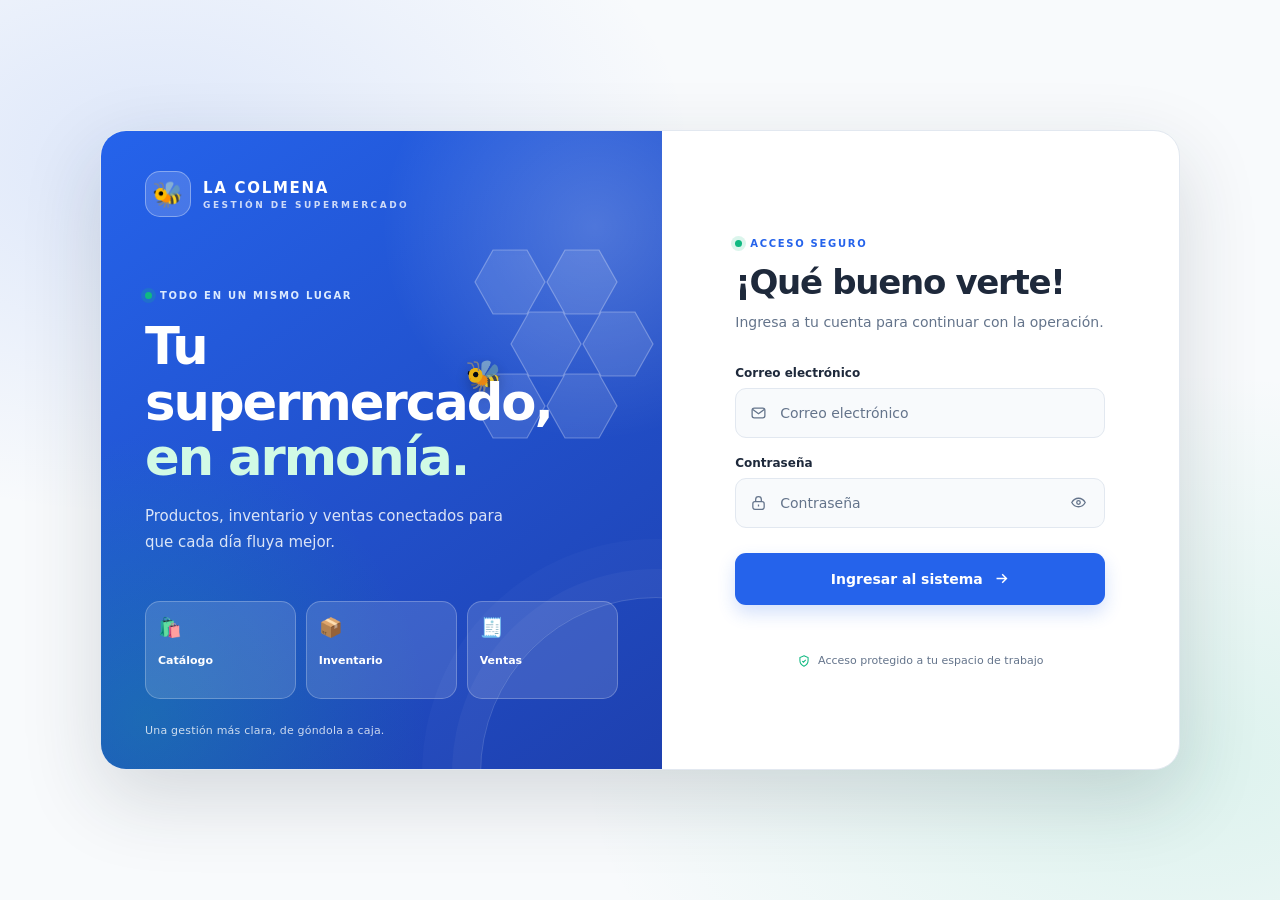
==== commit c2fa0333: "Refresh dashboard theme and interactions Co-authored-by: Copilot <223556219+Copilot@users.noreply.gi" ====
--- a/la_colmena.html/src/index.html
+++ b/la_colmena.html/src/index.html
@@ -706,6 +706,717 @@
 
             .login-submit, .login-submit svg {
                 transition: none
+            }
+        }
+
+        :root {
+            --primary: #2563EB;
+            --primary-dark: #1D4ED8;
+            --success: #10B981;
+            --danger: #EF4444;
+            --text: #1E293B;
+            --muted: #64748B;
+            --white: #FFFFFF;
+            --canvas: #F1F5F9;
+            --border: #E2E8F0;
+            --primary-soft: #EFF6FF;
+            --success-soft: #D1FAE5;
+            --shadow: 0 12px 30px rgba(30, 41, 59, .07)
+        }
+
+        body {
+            background: var(--canvas);
+            color: var(--text)
+        }
+
+        .sidebar {
+            width: 260px;
+            background: linear-gradient(180deg, var(--primary), var(--primary-dark));
+            box-shadow: 8px 0 28px rgba(30, 64, 175, .14)
+        }
+
+        .sidebar small {
+            color: rgba(255, 255, 255, .76)
+        }
+
+        .menu {
+            gap: 7px
+        }
+
+        .menu button {
+            border-radius: 10px;
+            color: rgba(255, 255, 255, .84);
+            transition: background .18s, color .18s, transform .18s
+        }
+
+        .menu button.active,
+        .menu button:hover {
+            background: var(--white);
+            color: var(--primary-dark);
+            transform: translateX(2px)
+        }
+
+        .menu button:focus-visible,
+        .logout-button:focus-visible,
+        .btn:focus-visible,
+        .btn2:focus-visible,
+        .login-submit:focus-visible,
+        .login-password-toggle:focus-visible {
+            outline: 3px solid rgba(16, 185, 129, .55);
+            outline-offset: 2px
+        }
+
+        .user {
+            border-top-color: rgba(255, 255, 255, .24)
+        }
+
+        .logout-button {
+            margin-top: 8px;
+            padding: 6px 0;
+            border: 0;
+            background: transparent;
+            color: rgba(255, 255, 255, .84);
+            cursor: pointer;
+            font-size: 13px;
+            transition: color .18s, transform .18s
+        }
+
+        .logout-button:hover {
+            color: var(--white);
+            transform: translateX(2px)
+        }
+
+        .main {
+            min-height: 100vh;
+            margin-left: 260px;
+            padding: 30px
+        }
+
+        .top {
+            gap: 16px;
+            margin-bottom: 22px;
+            padding: 20px 24px;
+            border: 1px solid var(--border);
+            border-radius: 16px;
+            background: var(--white);
+            box-shadow: var(--shadow)
+        }
+
+        .top h1 {
+            color: var(--text);
+            font-size: 26px;
+            letter-spacing: -.6px
+        }
+
+        .top p,
+        .summary-note {
+            margin-top: 5px;
+            color: var(--muted);
+            font-size: 14px
+        }
+
+        .connection-status {
+            flex: 0 0 auto;
+            padding: 8px 12px;
+            border: 1px solid #A7F3D0;
+            border-radius: 999px;
+            background: var(--success-soft);
+            color: #047857;
+            font-size: 12px;
+            font-weight: 700
+        }
+
+        .cards {
+            grid-template-columns: repeat(3, minmax(0, 1fr));
+            gap: 16px;
+            margin: 0 0 18px
+        }
+
+        .card,
+        .box {
+            border: 1px solid var(--border);
+            border-radius: 16px;
+            background: var(--white);
+            box-shadow: var(--shadow)
+        }
+
+        .card {
+            min-width: 0;
+            padding: 20px;
+            transition: transform .18s, box-shadow .18s
+        }
+
+        .card:hover {
+            box-shadow: 0 16px 34px rgba(30, 41, 59, .11);
+            transform: translateY(-2px)
+        }
+
+        .card small {
+            color: var(--muted);
+            font-size: 13px
+        }
+
+        .card h3 {
+            color: var(--text);
+            font-size: 29px
+        }
+
+        .box {
+            min-width: 0;
+            margin-bottom: 16px;
+            padding: 20px;
+            overflow-x: auto;
+            transition: border-color .18s, box-shadow .18s
+        }
+
+        .box:hover {
+            border-color: #CBD5E1;
+            box-shadow: 0 14px 32px rgba(30, 41, 59, .09)
+        }
+
+        .box h3 {
+            margin-bottom: 12px;
+            color: var(--text);
+            font-size: 17px
+        }
+
+        .grid2 {
+            gap: 16px
+        }
+
+        table {
+            color: var(--text)
+        }
+
+        th {
+            background: var(--primary-soft);
+            color: #1E40AF;
+            font-size: 12px;
+            font-weight: 700
+        }
+
+        td {
+            border-top-color: var(--border)
+        }
+
+        tbody tr:hover {
+            background: #F8FAFC
+        }
+
+        input,
+        select {
+            border-color: #CBD5E1;
+            background: var(--white);
+            color: var(--text);
+            transition: border-color .18s, box-shadow .18s
+        }
+
+        input:focus,
+        select:focus {
+            border-color: var(--primary);
+            outline: none;
+            box-shadow: 0 0 0 3px rgba(37, 99, 235, .14)
+        }
+
+        input:hover,
+        select:hover {
+            border-color: #93C5FD
+        }
+
+        button.btn,
+        .login-submit {
+            background: var(--primary);
+            box-shadow: 0 8px 18px rgba(37, 99, 235, .2);
+            color: var(--white);
+            transition: background .18s, box-shadow .18s, transform .18s
+        }
+
+        button.btn:hover:not(:disabled),
+        .login-submit:hover:not(:disabled) {
+            background: var(--primary-dark);
+            box-shadow: 0 11px 22px rgba(37, 99, 235, .27);
+            transform: translateY(-1px)
+        }
+
+        button.btn2 {
+            border: 1px solid #BFDBFE;
+            background: var(--primary-soft);
+            color: var(--primary-dark);
+            font-weight: 700;
+            transition: background .18s, border-color .18s
+        }
+
+        button.btn2:hover:not(:disabled) {
+            border-color: var(--primary);
+            background: #DBEAFE
+        }
+
+        button.btn2:disabled {
+            cursor: not-allowed;
+            opacity: .58
+        }
+
+        button.btn:active:not(:disabled),
+        button.btn2:active:not(:disabled),
+        .login-submit:active:not(:disabled) {
+            transform: scale(.98)
+        }
+
+        .badge {
+            display: inline-flex;
+            align-items: center
+        }
+
+        .badge.ok {
+            background: var(--success-soft);
+            color: #047857
+        }
+
+        .badge.warn {
+            background: var(--primary-soft);
+            color: var(--primary-dark)
+        }
+
+        .alerta {
+            color: var(--danger);
+            font-size: 13px
+        }
+
+        .inventory-row {
+            display: flex;
+            align-items: center;
+            gap: 10px;
+            padding: 10px 0;
+            border-top: 1px solid var(--border);
+            transition: background .18s, padding .18s
+        }
+
+        .inventory-row:hover {
+            padding-right: 8px;
+            padding-left: 8px;
+            background: var(--primary-soft)
+        }
+
+        .inventory-row strong {
+            flex: 1
+        }
+
+        .inventory-row input {
+            width: 96px;
+            margin: 0
+        }
+
+        #login {
+            background:
+                radial-gradient(ellipse at 12% 18%, rgba(37, 99, 235, .13), transparent 34%),
+                radial-gradient(ellipse at 92% 84%, rgba(16, 185, 129, .12), transparent 36%),
+                #F8FAFC
+        }
+
+        .loginbox {
+            border-color: var(--border);
+            box-shadow: 0 28px 80px rgba(30, 41, 59, .16)
+        }
+
+        .login-brand-panel {
+            color: var(--white);
+            background:
+                radial-gradient(circle at 88% 15%, rgba(255, 255, 255, .2), transparent 29%),
+                radial-gradient(circle at 8% 92%, rgba(16, 185, 129, .26), transparent 36%),
+                linear-gradient(145deg, var(--primary), #1E40AF)
+        }
+
+        .login-brand-panel::after {
+            border-color: rgba(255, 255, 255, .17);
+            box-shadow: 0 0 0 28px rgba(255, 255, 255, .035), 0 0 0 58px rgba(255, 255, 255, .025)
+        }
+
+        .login-brand,
+        .login-brand-copy h1 {
+            color: var(--white)
+        }
+
+        .login-brand small,
+        .login-brand-footer {
+            color: rgba(255, 255, 255, .78)
+        }
+
+        .login-brand-mark {
+            border-color: rgba(255, 255, 255, .34);
+            background: rgba(255, 255, 255, .16)
+        }
+
+        .login-brand-panel .login-eyebrow {
+            color: #DBEAFE
+        }
+
+        .login-brand-panel .login-eyebrow::before {
+            background: var(--success);
+            box-shadow: 0 0 0 4px rgba(16, 185, 129, .2)
+        }
+
+        .login-brand-copy h1 span {
+            color: #D1FAE5
+        }
+
+        .login-brand-copy p {
+            color: rgba(255, 255, 255, .84)
+        }
+
+        .hive-cells path {
+            fill: rgba(255, 255, 255, .12);
+            stroke: rgba(255, 255, 255, .32)
+        }
+
+        @keyframes hive-pulse {
+            0%, 100% { fill: rgba(255, 255, 255, .1) }
+            50% { fill: rgba(255, 255, 255, .28) }
+        }
+
+        .login-feature {
+            border-color: rgba(255, 255, 255, .24);
+            background: rgba(255, 255, 255, .13);
+            transition: transform .18s, background .18s, border-color .18s
+        }
+
+        .login-feature:hover {
+            transform: translateY(-3px);
+            border-color: rgba(255, 255, 255, .48);
+            background: rgba(255, 255, 255, .22)
+        }
+
+        .login-feature strong {
+            color: var(--white)
+        }
+
+        .login-form-heading .login-eyebrow {
+            color: var(--primary)
+        }
+
+        .login-form-heading .login-eyebrow::before {
+            background: var(--success);
+            box-shadow: 0 0 0 4px rgba(16, 185, 129, .15)
+        }
+
+        .login-form-heading h2 {
+            color: var(--text)
+        }
+
+        .login-form-heading p,
+        .login-secure-note {
+            color: var(--muted)
+        }
+
+        .login-form label {
+            color: var(--text)
+        }
+
+        .login-input-wrap input {
+            border-color: var(--border);
+            background: #F8FAFC;
+            color: var(--text)
+        }
+
+        .login-input-wrap input:focus {
+            border-color: var(--primary);
+            box-shadow: 0 0 0 4px rgba(37, 99, 235, .14)
+        }
+
+        .login-input-wrap input::placeholder,
+        .login-field-icon,
+        .login-password-toggle {
+            color: var(--muted)
+        }
+
+        .login-password-toggle:hover {
+            background: var(--primary-soft);
+            color: var(--primary)
+        }
+
+        .login-error {
+            color: var(--danger)
+        }
+
+        .login-secure-note svg {
+            color: var(--success)
+        }
+
+        .login-mobile-brand {
+            color: var(--text)
+        }
+
+        .login-mobile-brand span:first-child {
+            background: var(--primary-soft)
+        }
+
+        .login-mobile-brand small {
+            color: var(--muted)
+        }
+
+        @media(max-width:800px) {
+            .sidebar {
+                position: relative;
+                width: auto;
+                padding: 18px
+            }
+
+            .menu {
+                display: grid;
+                grid-template-columns: repeat(2, minmax(0, 1fr));
+                margin-top: 18px
+            }
+
+            .user {
+                margin-top: 16px
+            }
+
+            .main {
+                margin: 0;
+                padding: 18px
+            }
+
+            .cards,
+            .grid2 {
+                grid-template-columns: 1fr
+            }
+
+            .top {
+                align-items: flex-start;
+                flex-direction: column
+            }
+        }
+
+        @media(max-width:480px) {
+            .main {
+                padding: 12px
+            }
+
+            .top,
+            .box {
+                padding: 16px
+            }
+
+            .top h1 {
+                font-size: 23px
+            }
+
+            .menu {
+                gap: 5px
+            }
+
+            .menu button {
+                padding: 10px 8px;
+                font-size: 13px
+            }
+
+            .inventory-row {
+                flex-wrap: wrap
+            }
+        }
+
+        @media(prefers-reduced-motion: reduce) {
+            .menu button,
+            .logout-button,
+            .card,
+            .box,
+            button.btn,
+            button.btn2,
+            .login-submit,
+            .login-feature,
+            .inventory-row,
+            input,
+            select {
+                transition: none
+            }
+
+            .card:hover,
+            .logout-button:hover,
+            button.btn:active:not(:disabled),
+            button.btn2:active:not(:disabled),
+            .login-submit:active:not(:disabled),
+            .login-feature:hover {
+                transform: none
+            }
+        }
+
+        #dashboard {
+            --dashboard-bg: var(--canvas);
+            --dashboard-surface: var(--white);
+            --dashboard-text: var(--text);
+            --dashboard-muted: var(--muted);
+            --dashboard-border: var(--border);
+            --dashboard-row-hover: #F8FAFC;
+            --dashboard-field-bg: var(--white);
+            --dashboard-success-bg: var(--success-soft);
+            --dashboard-success-text: #047857;
+            --dashboard-info-bg: var(--primary-soft);
+            --dashboard-info-text: var(--primary-dark);
+            --dashboard-danger-text: var(--danger);
+            min-height: 100vh;
+            background: var(--dashboard-bg);
+            color: var(--dashboard-text)
+        }
+
+        #dashboard[data-theme="dark"] {
+            --dashboard-bg: #0F172A;
+            --dashboard-surface: #1E293B;
+            --dashboard-text: #E2E8F0;
+            --dashboard-muted: #94A3B8;
+            --dashboard-border: #334155;
+            --dashboard-row-hover: #263449;
+            --dashboard-field-bg: #0F172A;
+            --dashboard-success-bg: #064E3B;
+            --dashboard-success-text: #6EE7B7;
+            --dashboard-info-bg: #1E3A8A;
+            --dashboard-info-text: #BFDBFE;
+            --dashboard-danger-text: #FCA5A5;
+            --text: #E2E8F0;
+            --muted: #94A3B8;
+            --border: #334155;
+            --primary-soft: #1E3A8A;
+            --success-soft: #064E3B;
+            --shadow: 0 12px 30px rgba(0, 0, 0, .2)
+        }
+
+        #dashboard .main {
+            background: var(--dashboard-bg);
+            color: var(--dashboard-text)
+        }
+
+        #dashboard .top,
+        #dashboard .card,
+        #dashboard .box {
+            border-color: var(--dashboard-border);
+            background: var(--dashboard-surface);
+            color: var(--dashboard-text);
+            box-shadow: var(--shadow)
+        }
+
+        #dashboard .top h1,
+        #dashboard .card h3,
+        #dashboard .box h3 {
+            color: var(--dashboard-text)
+        }
+
+        #dashboard .top p,
+        #dashboard .summary-note,
+        #dashboard .card small {
+            color: var(--dashboard-muted)
+        }
+
+        #dashboard .connection-status {
+            border-color: var(--dashboard-border);
+            background: var(--dashboard-success-bg);
+            color: var(--dashboard-success-text)
+        }
+
+        #dashboard th {
+            background: var(--dashboard-info-bg);
+            color: var(--dashboard-info-text)
+        }
+
+        #dashboard td {
+            border-top-color: var(--dashboard-border);
+            color: var(--dashboard-text)
+        }
+
+        #dashboard tbody tr:hover,
+        #dashboard .inventory-row:hover {
+            background: var(--dashboard-row-hover)
+        }
+
+        #dashboard input,
+        #dashboard select {
+            border-color: var(--dashboard-border);
+            background: var(--dashboard-field-bg);
+            color: var(--dashboard-text)
+        }
+
+        #dashboard input::placeholder {
+            color: var(--dashboard-muted)
+        }
+
+        #dashboard .badge.ok {
+            background: var(--dashboard-success-bg);
+            color: var(--dashboard-success-text)
+        }
+
+        #dashboard .badge.warn {
+            background: var(--dashboard-info-bg);
+            color: var(--dashboard-info-text)
+        }
+
+        #dashboard .alerta {
+            color: var(--dashboard-danger-text)
+        }
+
+        #dashboard button.btn2 {
+            border-color: var(--dashboard-border);
+            background: var(--dashboard-info-bg);
+            color: var(--dashboard-info-text)
+        }
+
+        #dashboard button.btn2:hover:not(:disabled) {
+            border-color: var(--primary);
+            background: var(--primary-dark);
+            color: var(--white)
+        }
+
+        .top-actions {
+            display: flex;
+            align-items: center;
+            gap: 10px
+        }
+
+        .theme-toggle {
+            display: inline-flex;
+            min-height: 38px;
+            align-items: center;
+            justify-content: center;
+            gap: 8px;
+            padding: 8px 12px;
+            border: 1px solid var(--dashboard-border);
+            border-radius: 10px;
+            background: var(--dashboard-surface);
+            color: var(--dashboard-text);
+            cursor: pointer;
+            font-size: 13px;
+            font-weight: 700;
+            transition: background .18s, border-color .18s, color .18s, transform .18s
+        }
+
+        .theme-toggle:hover {
+            border-color: var(--primary);
+            background: var(--dashboard-info-bg);
+            color: var(--dashboard-info-text);
+            transform: translateY(-1px)
+        }
+
+        .theme-toggle:focus-visible {
+            outline: 3px solid rgba(16, 185, 129, .55);
+            outline-offset: 2px
+        }
+
+        #dashboard[data-theme="dark"] .theme-toggle:hover {
+            background: var(--primary-dark);
+            color: var(--white)
+        }
+
+        @media(max-width:800px) {
+            .top-actions {
+                width: 100%;
+                justify-content: space-between;
+                flex-wrap: wrap
+            }
+        }
+
+        @media(prefers-reduced-motion: reduce) {
+            .theme-toggle {
+                transition: none
+            }
+
+            .theme-toggle:hover {
+                transform: none
             }
         }
     </style>
@@ -800,6 +1511,7 @@
         </div>
     </div>
 
+    <div id="dashboard" data-theme="light">
     <aside class="sidebar">
         <h2>🐝 La Colmena</h2><small>Gestión comercial</small>
         <div class="menu">
@@ -811,11 +1523,11 @@
             <button data-section="reportes" data-roles="Administradora,Vendedor" onclick="show('reportes',this)">📈 Reportes</button>
             <button data-section="usuarios" data-roles="Administradora" onclick="show('usuarios',this)">👥 Usuarios</button>
         </div>
-        <div class="user"><b id="userName">Ana Martínez</b><small id="userRol">Administradora</small><br><button onclick="cerrarSesion()" style="background:none;border:0;color:#aaa;cursor:pointer;margin-top:8px">← Cerrar sesión</button></div>
+        <div class="user"><b id="userName">Ana Martínez</b><small id="userRol">Administradora</small><br><button class="logout-button" onclick="cerrarSesion()">← Cerrar sesión</button></div>
     </aside>
 
     <main class="main">
-        <div class="top"><div><h1 id="titulo">Resumen</h1><p id="subtitulo" style="color:#666">Así se mueve tu operación hoy.</p></div><span style="background:#eee;padding:6px 10px;border-radius:20px;font-size:12px">✅ Conectado a DB real</span></div>
+        <div class="top"><div><h1 id="titulo">Resumen</h1><p id="subtitulo">Así se mueve tu operación hoy.</p></div><div class="top-actions"><button id="themeToggle" class="theme-toggle" type="button" aria-label="Cambiar al tema oscuro" aria-pressed="false"><span id="themeIcon" aria-hidden="true">🌙</span><span id="themeLabel">Tema oscuro</span></button><span class="connection-status">● Conectado a DB real</span></div></div>
 
         <!-- RESUMEN -->
         <div id="sec-resumen">
@@ -825,7 +1537,7 @@
                 <div class="card"><small>Pedidos abiertos</small><h3 id="rPedidos">0</h3><span class="badge warn">Por recibir</span></div>
             </div>
             <div class="grid2">
-                <div class="box"><h3>⚠️ Atención requerida</h3><p style="color:#666;font-size:13px;margin:4px 0 10px" id="bajoCount"></p><div id="bajoList"></div></div>
+                <div class="box"><h3>⚠️ Atención requerida</h3><p class="summary-note" id="bajoCount"></p><div id="bajoList"></div></div>
                 <div class="box"><h3>🛒 Ventas recientes</h3><div id="ventasResumen"></div></div>
             </div>
             <div class="box"><h3>Accesos rápidos</h3><br><button class="btn2" onclick="show('portafolio')">Explorar portafolio →</button> <button id="quickInventoryBtn" class="btn2" onclick="show('inventario')">Revisar inventario →</button> <button class="btn" onclick="show('ventas')">Registrar venta →</button></div>
@@ -833,7 +1545,7 @@
 
         <!-- PORTAFOLIO / INVENTARIO -->
         <div id="sec-portafolio" class="hidden"><div class="box"><h3>Catálogo de productos</h3><div id="listaProductos"></div></div></div>
-        <div id="sec-inventario" class="hidden"><div class="box"><h3>Inventario — Ajustar stock real</h3><p style="color:#666;font-size:13px">Si cambias el stock aquí, queda guardado en LaColmena.db</p><div id="listaInventario"></div></div></div>
+        <div id="sec-inventario" class="hidden"><div class="box"><h3>Inventario — Ajustar stock real</h3><p class="summary-note">Si cambias el stock aquí, queda guardado en LaColmena.db</p><div id="listaInventario"></div></div></div>
 
         <!-- VENTAS -->
         <div id="sec-ventas" class="hidden">
@@ -866,9 +1578,41 @@
         </div>
 
     </main>
+    </div>
     <script>
 let productos=[];
 let usuarioActual=null;
+const dashboard=document.getElementById('dashboard');
+const themeToggle=document.getElementById('themeToggle');
+const themeIcon=document.getElementById('themeIcon');
+const themeLabel=document.getElementById('themeLabel');
+const dashboardThemeKey='lacolmena-dashboard-theme';
+function applyDashboardTheme(theme){
+  const isDark=theme==='dark';
+  dashboard.dataset.theme=isDark?'dark':'light';
+  themeToggle.setAttribute('aria-pressed',String(isDark));
+  themeToggle.setAttribute('aria-label',isDark?'Cambiar al tema claro':'Cambiar al tema oscuro');
+  themeIcon.innerText=isDark?'☀️':'🌙';
+  themeLabel.innerText=isDark?'Tema claro':'Tema oscuro';
+}
+function readDashboardTheme(){
+  try{
+    return localStorage.getItem(dashboardThemeKey)==='dark'?'dark':'light';
+  }catch(error){
+    console.warn('No se pudo leer el tema guardado.',error);
+    return 'light';
+  }
+}
+applyDashboardTheme(readDashboardTheme());
+themeToggle.addEventListener('click',()=>{
+  const nextTheme=dashboard.dataset.theme==='dark'?'light':'dark';
+  applyDashboardTheme(nextTheme);
+  try{
+    localStorage.setItem(dashboardThemeKey,nextTheme);
+  }catch(error){
+    console.warn('No se pudo guardar el tema seleccionado.',error);
+  }
+});
 async function login(){
   const error=document.getElementById('loginError');
   const submit=document.getElementById('loginSubmit');
@@ -990,7 +1734,7 @@
   productos=await apiJson('/api/productos');
   document.getElementById('listaProductos').innerHTML=`<table><tr><th>Producto</th><th>Categoría</th><th>Precio</th><th>Stock</th></tr>${productos.map(p=>`<tr><td><b>${p.nombre}</b></td><td>${p.categoria}</td><td>$${p.precio.toLocaleString()}</td><td>${p.stock}</td></tr>`).join('')}</table>`;
   if(usuarioActual.rol==='Administradora'){
-    document.getElementById('listaInventario').innerHTML=productos.map(p=>`<div style="display:flex;gap:8px;align-items:center;padding:8px 0;border-top:1px solid #eee"><b style="flex:1">${p.nombre}</b><input type="number" value="${p.stock}" id="stock-${p.id}" style="width:90px"><button class="btn2" onclick="ajustar(${p.id})">Guardar</button></div>`).join('');
+    document.getElementById('listaInventario').innerHTML=productos.map(p=>`<div class="inventory-row"><strong>${p.nombre}</strong><input type="number" value="${p.stock}" id="stock-${p.id}"><button class="btn2" onclick="ajustar(${p.id})">Guardar</button></div>`).join('');
   }else{
     document.getElementById('listaInventario').innerText='Solo el administrador puede actualizar el stock.';
   }
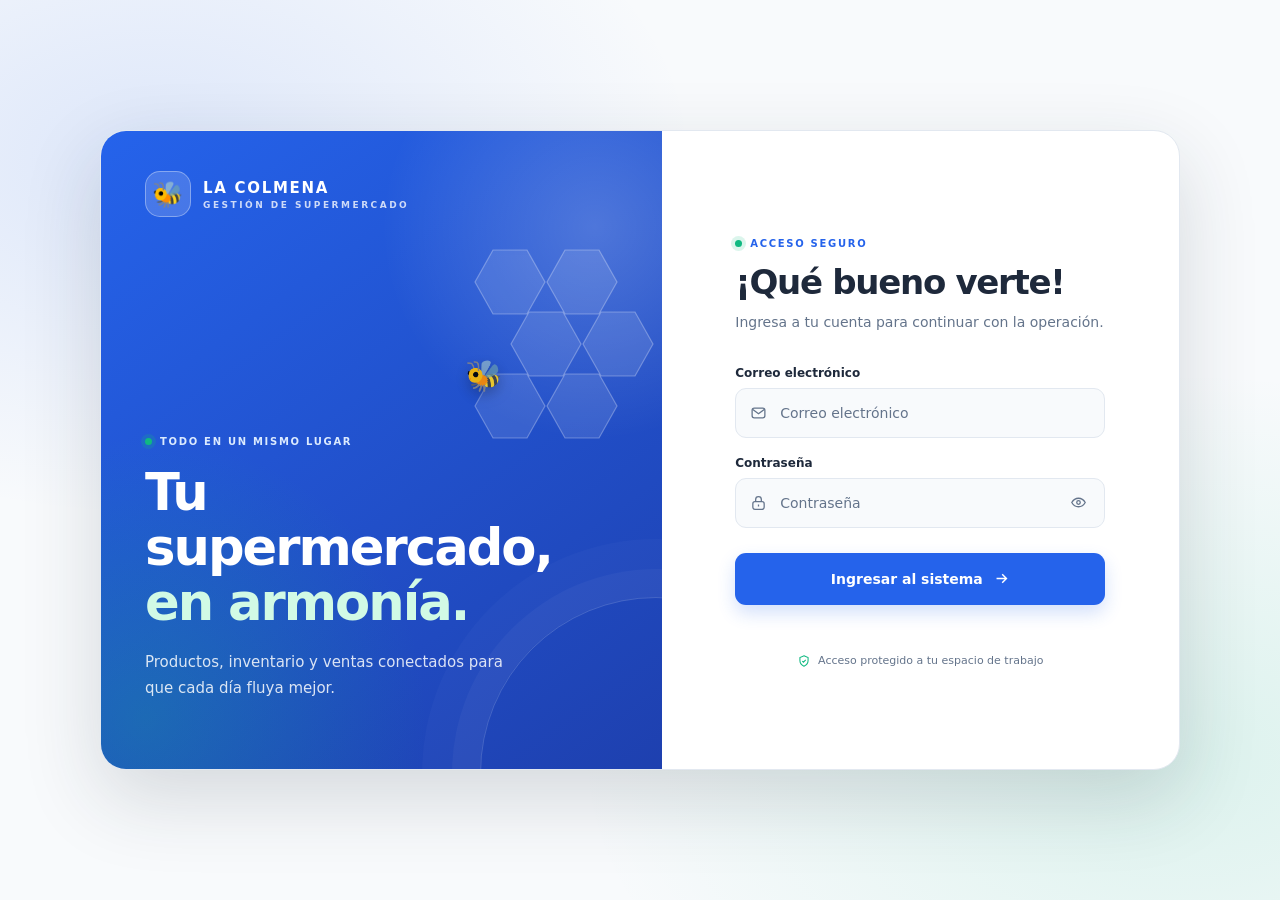
==== commit 5bd6fcc0: "Remove promotional cards from login Co-authored-by: Copilot <223556219+Copilot@users.noreply.github." ====
--- a/la_colmena.html/src/index.html
+++ b/la_colmena.html/src/index.html
@@ -385,39 +385,6 @@
             color: #5e401f;
             font-size: 15px;
             line-height: 1.75
-        }
-
-        .login-features {
-            display: grid;
-            grid-template-columns: repeat(3, 1fr);
-            gap: 10px
-        }
-
-        .login-feature {
-            min-height: 98px;
-            padding: 14px 12px;
-            border: 1px solid rgba(115,63,18,.15);
-            border-radius: 15px;
-            background: rgba(255,255,255,.34)
-        }
-
-        .login-feature span {
-            display: block;
-            margin-bottom: 10px;
-            font-size: 19px
-        }
-
-        .login-feature strong {
-            color: #593512;
-            font-size: 11px;
-            font-weight: 650
-        }
-
-        .login-brand-footer {
-            margin-top: 25px;
-            color: #70471c;
-            font-size: 11px;
-            letter-spacing: .2px
         }
 
         .login-form-panel {
@@ -1036,8 +1003,7 @@
             color: var(--white)
         }
 
-        .login-brand small,
-        .login-brand-footer {
+        .login-brand small {
             color: rgba(255, 255, 255, .78)
         }
 
@@ -1071,22 +1037,6 @@
         @keyframes hive-pulse {
             0%, 100% { fill: rgba(255, 255, 255, .1) }
             50% { fill: rgba(255, 255, 255, .28) }
-        }
-
-        .login-feature {
-            border-color: rgba(255, 255, 255, .24);
-            background: rgba(255, 255, 255, .13);
-            transition: transform .18s, background .18s, border-color .18s
-        }
-
-        .login-feature:hover {
-            transform: translateY(-3px);
-            border-color: rgba(255, 255, 255, .48);
-            background: rgba(255, 255, 255, .22)
-        }
-
-        .login-feature strong {
-            color: var(--white)
         }
 
         .login-form-heading .login-eyebrow {
@@ -1222,7 +1172,6 @@
             button.btn,
             button.btn2,
             .login-submit,
-            .login-feature,
             .inventory-row,
             input,
             select {
@@ -1233,8 +1182,7 @@
             .logout-button:hover,
             button.btn:active:not(:disabled),
             button.btn2:active:not(:disabled),
-            .login-submit:active:not(:disabled),
-            .login-feature:hover {
+            .login-submit:active:not(:disabled) {
                 transform: none
             }
         }
@@ -1445,14 +1393,6 @@
                     <span class="login-eyebrow">Todo en un mismo lugar</span>
                     <h1>Tu supermercado,<br><span>en armonía.</span></h1>
                     <p>Productos, inventario y ventas conectados para que cada día fluya mejor.</p>
-                </div>
-                <div>
-                    <div class="login-features" aria-label="Funciones de La Colmena">
-                        <div class="login-feature"><span aria-hidden="true">🛍️</span><strong>Catálogo</strong></div>
-                        <div class="login-feature"><span aria-hidden="true">📦</span><strong>Inventario</strong></div>
-                        <div class="login-feature"><span aria-hidden="true">🧾</span><strong>Ventas</strong></div>
-                    </div>
-                    <p class="login-brand-footer">Una gestión más clara, de góndola a caja.</p>
                 </div>
             </section>
             <section class="login-form-panel" aria-label="Iniciar sesión">
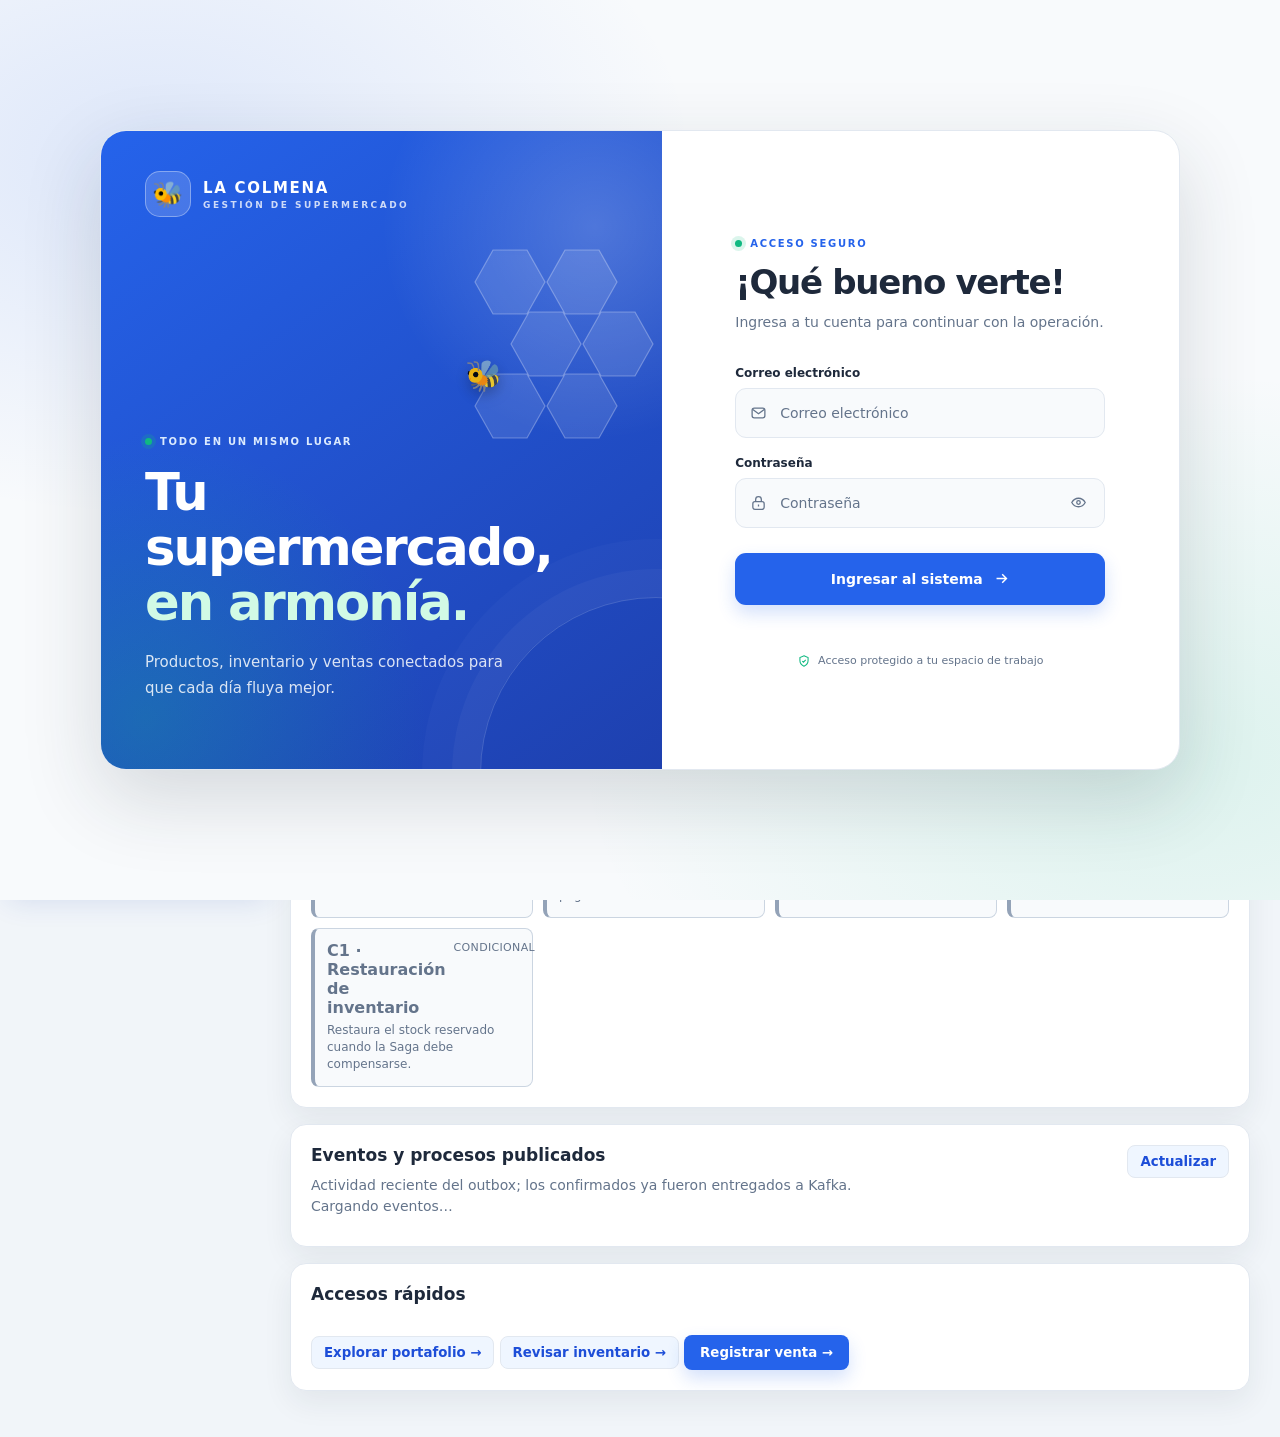
==== commit 3d35f39b: "Actualización de servicios y trazabilidad # Conflicts: #	la_colmena.html/notebooks/Modelo_C4_La_Colm" ====
--- a/la_colmena.html/src/index.html
+++ b/la_colmena.html/src/index.html
@@ -180,6 +180,274 @@
         .alerta {
             color: #b45309;
             font-size: 13px
+        }
+
+        .integration-alert {
+            border-left: 4px solid #b45309
+        }
+
+        #outboxEvents {
+            margin: 10px 0 0;
+            padding-left: 20px
+        }
+
+        #outboxEvents li {
+            margin-top: 8px;
+            overflow-wrap: anywhere
+        }
+
+        #outboxEvents p {
+            margin-top: 4px;
+            overflow-wrap: anywhere
+        }
+
+        .sale-console-heading {
+            display: flex;
+            align-items: flex-start;
+            justify-content: space-between;
+            gap: 12px
+        }
+
+        .sale-event-console {
+            min-height: 180px;
+            max-height: 420px;
+            overflow: auto;
+            margin-top: 12px;
+            padding: 14px;
+            border: 1px solid #263548;
+            border-radius: 9px;
+            background: #101820;
+            color: #d3f7df;
+            font: 12px/1.6 Consolas, "Courier New", monospace;
+            white-space: pre-wrap;
+            overflow-wrap: anywhere
+        }
+
+        .payment-circuit {
+            margin-top: 12px;
+            padding: 12px 14px;
+            border: 1px solid #cbd5e1;
+            border-radius: 9px;
+            background: #f8fafc
+        }
+
+        .payment-circuit .summary-note { margin: 7px 0 0 }
+
+        .circuit-badge {
+            padding: 4px 9px;
+            border-radius: 999px;
+            font-size: 11px;
+            font-weight: 700;
+            background: #e2e8f0;
+            color: #334155
+        }
+
+        .circuit-badge[data-state="CLOSED"] { background: #dcfce7; color: #166534 }
+        .circuit-badge[data-state="OPEN"] { background: #fee2e2; color: #991b1b }
+        .circuit-badge[data-state="HALF-OPEN"] { background: #fef3c7; color: #92400e }
+
+        .circuit-trace {
+            margin: 7px 0 0;
+            color: #64748b;
+            font: 11px/1.5 Consolas, "Courier New", monospace;
+            overflow-wrap: anywhere
+        }
+
+        .saga-runner {
+            margin-top: 14px;
+            padding-top: 12px;
+            border-top: 1px solid #eee
+        }
+
+        .saga-runner summary {
+            cursor: pointer;
+            font-weight: 700
+        }
+
+        .saga-runner-fields {
+            display: grid;
+            grid-template-columns: repeat(auto-fit, minmax(180px, 1fr));
+            gap: 8px 14px;
+            margin: 10px 0
+        }
+
+        .saga-runner-fields label {
+            display: block;
+            font-size: 13px
+        }
+
+        .saga-simulate-failure {
+            display: flex;
+            align-items: center;
+            gap: 8px
+        }
+
+        .saga-simulate-failure input {
+            width: auto;
+            margin: 0
+        }
+
+        .saga-result {
+            margin: 10px 0 0;
+            padding: 12px 14px;
+            border-radius: 9px;
+            border: 1px solid #cbd5e1;
+            background: #f8fafc;
+            color: #1e293b;
+            font-weight: 600
+        }
+
+        .saga-result[data-outcome="success"] {
+            border-color: #86efac;
+            background: #f0fdf4;
+            color: #166534
+        }
+
+        .saga-result[data-outcome="compensated"] {
+            border-color: #fcd34d;
+            background: #fffbeb;
+            color: #92400e
+        }
+
+        .saga-result[data-outcome="pending"] {
+            border-color: #fca5a5;
+            background: #fef2f2;
+            color: #991b1b
+        }
+
+        .saga-result[data-outcome="not-applicable"] {
+            border-color: #cbd5e1;
+            background: #f8fafc;
+            color: #334155
+        }
+
+        .saga-run-by {
+            margin: 10px 0 6px;
+            font-size: 13px;
+            font-weight: 700
+        }
+
+        .saga-timeline {
+            display: grid;
+            grid-template-columns: repeat(auto-fit, minmax(220px, 1fr));
+            gap: 10px;
+            margin: 10px 0 0;
+            padding: 0;
+            list-style: none
+        }
+
+        .saga-timeline li {
+            min-width: 0;
+            padding: 12px;
+            border: 1px solid #cbd5e1;
+            border-left: 4px solid #94a3b8;
+            border-radius: 8px;
+            background: #f8fafc
+        }
+
+        .saga-timeline li[data-status="completed"] {
+            border-left-color: #16a34a;
+            background: #f0fdf4
+        }
+
+        .saga-timeline li[data-status="rejected"],
+        .saga-timeline li[data-status="blocked"] {
+            border-left-color: #dc2626;
+            background: #fef2f2
+        }
+
+        .saga-timeline li[data-status="pending"] {
+            border-left-color: #d97706;
+            background: #fffbeb
+        }
+
+        .saga-timeline li[data-status="not-run"] {
+            color: #64748b
+        }
+
+        .saga-step-heading {
+            display: flex;
+            justify-content: space-between;
+            gap: 8px;
+            margin-bottom: 5px
+        }
+
+        .saga-step-status {
+            font-size: 11px;
+            text-transform: uppercase;
+            letter-spacing: .03em
+        }
+
+        .saga-step-detail {
+            margin: 0;
+            font-size: 12px;
+            line-height: 1.45
+        }
+
+        .process-events {
+            display: grid;
+            gap: 10px;
+            margin: 12px 0 0;
+            padding: 0;
+            list-style: none
+        }
+
+        .process-event {
+            padding: 12px 14px;
+            border: 1px solid #dbe3ed;
+            border-radius: 9px;
+            background: #fff
+        }
+
+        .process-event-heading {
+            display: flex;
+            align-items: flex-start;
+            justify-content: space-between;
+            gap: 10px
+        }
+
+        .process-event-actor,
+        .process-event-detail,
+        .process-event-time {
+            margin: 5px 0 0;
+            font-size: 12px;
+            line-height: 1.45
+        }
+
+        .process-event-time {
+            color: #64748b
+        }
+
+        .process-event-status {
+            flex: 0 0 auto;
+            padding: 3px 8px;
+            border-radius: 999px;
+            background: #dcfce7;
+            color: #166534;
+            font-size: 11px;
+            font-weight: 700
+        }
+
+        .process-event-status[data-status="PENDING"] {
+            background: #fef3c7;
+            color: #92400e
+        }
+
+        .process-event-status[data-status="ERROR"] {
+            background: #fee2e2;
+            color: #991b1b
+        }
+
+        .process-event details {
+            margin-top: 8px;
+            font-size: 12px
+        }
+
+        .process-event pre {
+            max-height: 260px;
+            overflow: auto;
+            white-space: pre-wrap;
+            overflow-wrap: anywhere
         }
 
         .hidden {
@@ -1295,6 +1563,14 @@
         }
 
         #dashboard .alerta {
+            color: var(--dashboard-danger-text)
+        }
+
+        #dashboard .integration-alert {
+            border-left-color: var(--dashboard-danger-text)
+        }
+
+        #dashboard #outboxEvents {
             color: var(--dashboard-danger-text)
         }
 
@@ -1455,19 +1731,24 @@
     <aside class="sidebar">
         <h2>🐝 La Colmena</h2><small>Gestión comercial</small>
         <div class="menu">
-            <button data-section="resumen" data-roles="Administradora,Vendedor" onclick="show('resumen',this)" class="active">📊 Resumen</button>
-            <button data-section="portafolio" data-roles="Administradora,Vendedor,Cliente" onclick="show('portafolio',this)">🛍️ Portafolio</button>
-            <button data-section="inventario" data-roles="Administradora" onclick="show('inventario',this)">📦 Inventario</button>
-            <button data-section="ventas" data-roles="Administradora,Vendedor,Cliente" data-default-label="🛒 Ventas" data-client-label="🛒 Comprar" onclick="show('ventas',this)">🛒 Ventas</button>
-            <button data-section="pedidos" data-roles="Administradora,Vendedor" onclick="show('pedidos',this)">📋 Pedidos</button>
-            <button data-section="reportes" data-roles="Administradora,Vendedor" onclick="show('reportes',this)">📈 Reportes</button>
-            <button data-section="usuarios" data-roles="Administradora" onclick="show('usuarios',this)">👥 Usuarios</button>
+            <button data-section="resumen" data-roles="Administrador,Vendedor" onclick="show('resumen',this)" class="active">📊 Resumen</button>
+            <button data-section="portafolio" data-roles="Administrador,Vendedor,Cliente" onclick="show('portafolio',this)">🛍️ Portafolio</button>
+            <button data-section="inventario" data-roles="Administrador" onclick="show('inventario',this)">📦 Inventario</button>
+            <button data-section="ventas" data-roles="Administrador,Vendedor,Cliente" data-default-label="🛒 Ventas" data-client-label="🛒 Comprar" onclick="show('ventas',this)">🛒 Ventas</button>
+            <button data-section="pedidos" data-roles="Administrador,Vendedor" onclick="show('pedidos',this)">📋 Pedidos</button>
+            <button data-section="reportes" data-roles="Administrador,Vendedor" onclick="show('reportes',this)">📈 Reportes</button>
+            <button data-section="usuarios" data-roles="Administrador" onclick="show('usuarios',this)">👥 Usuarios</button>
         </div>
-        <div class="user"><b id="userName">Ana Martínez</b><small id="userRol">Administradora</small><br><button class="logout-button" onclick="cerrarSesion()">← Cerrar sesión</button></div>
+        <div class="user"><b id="userName">Ana Martínez</b><small id="userRol">Administrador</small><br><button class="logout-button" onclick="cerrarSesion()">← Cerrar sesión</button></div>
     </aside>
 
     <main class="main">
         <div class="top"><div><h1 id="titulo">Resumen</h1><p id="subtitulo">Así se mueve tu operación hoy.</p></div><div class="top-actions"><button id="themeToggle" class="theme-toggle" type="button" aria-label="Cambiar al tema oscuro" aria-pressed="false"><span id="themeIcon" aria-hidden="true">🌙</span><span id="themeLabel">Tema oscuro</span></button><span class="connection-status">● Conectado a DB real</span></div></div>
+        <section id="outboxStatus" class="box integration-alert hidden" role="alert" aria-live="polite">
+            <h3>⚠️ Eventos pendientes de Kafka</h3>
+            <p id="outboxStatusMessage">Algunos eventos siguen pendientes de publicación.</p>
+            <ul id="outboxEvents"></ul>
+        </section>
 
         <!-- RESUMEN -->
         <div id="sec-resumen">
@@ -1480,6 +1761,40 @@
                 <div class="box"><h3>⚠️ Atención requerida</h3><p class="summary-note" id="bajoCount"></p><div id="bajoList"></div></div>
                 <div class="box"><h3>🛒 Ventas recientes</h3><div id="ventasResumen"></div></div>
             </div>
+            <div class="box" id="sagaDashboardBox">
+                <div class="sale-console-heading">
+                    <div><h3>Consola Saga</h3><p class="summary-note">Última ejecución: inventario, pasarela de pagos, facturación y compensaciones.</p></div>
+                    <button class="btn2" type="button" onclick="show('ventas')">Nueva simulación</button>
+                </div>
+                <pre id="sagaDashboardConsole" class="sale-event-console" role="log" aria-live="polite">PROCEDIMIENTO SAGA
+T1 · Inventario: valida disponibilidad y reserva el stock.
+T2 · Pasarela de pagos (mock): procesa el cobro y devuelve aprobado o rechazado.
+T3 · Facturación y despacho: completa el pedido cuando el pago fue aprobado.
+Compensaciones: C1 restaura el stock; C2 reembolsa si ya se había cobrado.
+
+Ejecuta una simulación desde Ventas para ver el resultado real de cada etapa.</pre>
+                <div id="paymentCircuitPanel" class="payment-circuit" role="status" aria-live="polite">
+                    <div class="sale-console-heading"><strong>Circuit Breaker · Pasarela mock</strong><span id="paymentCircuitBadge" class="circuit-badge" data-state="unknown">Consultando…</span></div>
+                    <p id="paymentCircuitDetails" class="summary-note">Leyendo estado del backend…</p>
+                    <p id="paymentCircuitTrace" class="circuit-trace">traceparent: pendiente</p>
+                </div>
+                <p id="sagaDashboardRunBy" class="saga-run-by" hidden></p>
+                <ol id="sagaDashboardTimeline" class="saga-timeline" aria-label="Etapas T1, T2 y T3 de la Saga" aria-live="polite">
+                    <li data-status="not-run"><div class="saga-step-heading"><strong>T1 · Inventario y reserva</strong><span class="saga-step-status">Esperando simulación</span></div><p class="saga-step-detail">Se valida disponibilidad y se reserva el stock del producto.</p></li>
+                    <li data-status="not-run"><div class="saga-step-heading"><strong>T2 · Pasarela de pagos (mock)</strong><span class="saga-step-status">Esperando simulación</span></div><p class="saga-step-detail">La pasarela de prueba procesa el cobro y confirma o rechaza el pago.</p></li>
+                    <li data-status="not-run"><div class="saga-step-heading"><strong>T3 · Facturación y despacho</strong><span class="saga-step-status">Esperando simulación</span></div><p class="saga-step-detail">Se completa el pedido si la pasarela aprobó el pago.</p></li>
+                    <li data-status="not-run"><div class="saga-step-heading"><strong>C2 · Reembolso</strong><span class="saga-step-status">Condicional</span></div><p class="saga-step-detail">Se ejecuta si el cobro se confirmó y después falla otro paso.</p></li>
+                    <li data-status="not-run"><div class="saga-step-heading"><strong>C1 · Restauración de inventario</strong><span class="saga-step-status">Condicional</span></div><p class="saga-step-detail">Restaura el stock reservado cuando la Saga debe compensarse.</p></li>
+                </ol>
+            </div>
+            <div class="box" id="businessEventBox">
+                <div class="sale-console-heading">
+                    <div><h3>Eventos y procesos publicados</h3><p class="summary-note">Actividad reciente del outbox; los confirmados ya fueron entregados a Kafka.</p></div>
+                    <button class="btn2" type="button" onclick="cargarEventosProceso()">Actualizar</button>
+                </div>
+                <p id="processEventsStatus" class="summary-note" role="status" aria-live="polite">Cargando eventos…</p>
+                <ul id="processEvents" class="process-events" aria-live="polite"></ul>
+            </div>
             <div class="box"><h3>Accesos rápidos</h3><br><button class="btn2" onclick="show('portafolio')">Explorar portafolio →</button> <button id="quickInventoryBtn" class="btn2" onclick="show('inventario')">Revisar inventario →</button> <button class="btn" onclick="show('ventas')">Registrar venta →</button></div>
         </div>
 
@@ -1492,6 +1807,28 @@
             <div class="grid2">
                 <div class="box"><h3 id="ventaTitulo">Registrar venta</h3><label id="clienteLabel" for="vCliente">Cliente</label><input id="vCliente" value="Cliente Mostrador"><label for="vProducto">Producto</label><select id="vProducto"></select><label for="vCant">Cantidad</label><input id="vCant" type="number" value="1" min="1"><button id="ventaSubmit" class="btn" style="width:100%;margin-top:10px" onclick="registrarVenta()">Confirmar venta ✅</button><p id="ventaMsg" role="status"></p></div>
                 <div id="historialVentasBox" class="box"><h3>Historial de ventas</h3><div id="listaVentas"></div></div>
+            </div>
+            <div class="box">
+                <div class="sale-console-heading">
+                    <div><h3>Consola de venta y Saga</h3><p class="summary-note">La venta tradicional muestra su CloudEvent. La simulación Saga indica cada etapa y declara si ejecutó compensaciones C1/C2.</p></div>
+                    <button class="btn2" type="button" onclick="limpiarConsolaVenta()">Limpiar</button>
+                </div>
+                <pre id="saleEventConsole" class="sale-event-console" role="log" aria-live="polite">Consola lista. Registra una venta o ejecuta un pedido Saga.</pre>
+                <details class="saga-runner" open>
+                    <summary>Simular una venta con Saga (T1 → T3)</summary>
+                    <p class="summary-note">La simulación ejecuta el flujo real del pedido y descuenta stock; el pago usa la pasarela de prueba. Si marcas el rechazo, se verá la compensación y la restauración del stock.</p>
+                    <div class="saga-runner-fields">
+                        <div><label for="sagaProducto">Producto del catálogo Saga</label><select id="sagaProducto"></select></div>
+                        <div><label for="sagaCantidad">Cantidad</label><input id="sagaCantidad" type="number" value="1" min="1"></div>
+                        <div><label for="sagaDireccion">Dirección del pedido</label><input id="sagaDireccion" value="Punto de venta" maxlength="160"></div>
+                        <label id="sagaSimulateFailureControl" class="saga-simulate-failure hidden"><input id="sagaSimulateFailure" type="checkbox"> Simular rechazo de pago para ver C1 (prueba)</label>
+                    </div>
+                    <button id="sagaSubmit" class="btn" type="button" onclick="procesarPedidoSaga()" disabled>Simular venta con Saga</button>
+                    <p id="sagaMessage" role="status"></p>
+                    <p id="sagaResult" class="saga-result" role="status" aria-live="polite" hidden></p>
+                    <p id="sagaRunBy" class="saga-run-by" hidden></p>
+                    <ol id="sagaTimeline" class="saga-timeline" aria-label="Etapas de la Saga" aria-live="polite" hidden></ol>
+                </details>
             </div>
         </div>
 
@@ -1509,7 +1846,7 @@
                     <div><label for="newUserName">Nombre</label><input id="newUserName" maxlength="120" required></div>
                     <div><label for="newUserEmail">Correo electrónico</label><input id="newUserEmail" type="email" maxlength="254" required></div>
                     <div><label for="newUserPassword">Contraseña inicial</label><input id="newUserPassword" type="password" minlength="12" autocomplete="new-password" required></div>
-                    <div><label for="newUserRole">Rol</label><select id="newUserRole"><option value="Vendedor">Vendedor</option><option value="Cliente">Cliente</option><option value="Administradora">Administrador</option></select></div>
+                    <div><label for="newUserRole">Rol</label><select id="newUserRole"><option value="Vendedor">Vendedor</option><option value="Cliente">Cliente</option><option value="Administrador">Administrador</option></select></div>
                     <button class="btn" type="submit">Crear usuario</button>
                 </form>
                 <p id="userMessage" role="status"></p>
@@ -1521,7 +1858,11 @@
     </div>
     <script>
 let productos=[];
+    let sagaProductos=[];
 let usuarioActual=null;
+let outboxRefreshTimer=null;
+let processEventsRefreshTimer=null;
+let circuitRefreshTimer=null;
 const dashboard=document.getElementById('dashboard');
 const themeToggle=document.getElementById('themeToggle');
 const themeIcon=document.getElementById('themeIcon');
@@ -1596,8 +1937,23 @@
       button.innerText=usuario.rol==='Cliente'?button.dataset.clientLabel:button.dataset.defaultLabel;
     }
   });
-  const esAdministrador=usuario.rol==='Administradora';
+  const esAdministrador=usuario.rol==='Administrador';
+  const puedeVerProcesos=esAdministrador||usuario.rol==='Vendedor';
   const esCliente=usuario.rol==='Cliente';
+  document.getElementById('outboxStatus').classList.toggle('hidden',!esAdministrador);
+  document.getElementById('sagaSimulateFailureControl').classList.toggle('hidden',!esAdministrador);
+  if(outboxRefreshTimer)clearInterval(outboxRefreshTimer);
+  outboxRefreshTimer=esAdministrador
+    ?setInterval(cargarEstadoOutbox,5000)
+    :null;
+  if(processEventsRefreshTimer)clearInterval(processEventsRefreshTimer);
+  processEventsRefreshTimer=puedeVerProcesos
+    ?setInterval(cargarEventosProceso,5000)
+    :null;
+  if(circuitRefreshTimer)clearInterval(circuitRefreshTimer);
+  circuitRefreshTimer=puedeVerProcesos?setInterval(cargarEstadoCircuito,1200):null;
+  document.getElementById('businessEventBox').classList.toggle('hidden',!puedeVerProcesos);
+  if(puedeVerProcesos)cargarEventosProceso();
   document.getElementById('quickInventoryBtn').classList.toggle('hidden',!esAdministrador);
   document.getElementById('ventaTitulo').innerText=esCliente?'Comprar productos':'Registrar venta';
   document.getElementById('ventaSubmit').innerText=esCliente?'Realizar compra':'Confirmar venta ✅';
@@ -1635,7 +1991,7 @@
     alert('No fue posible cerrar la sesión. Inténtalo de nuevo.');
   }
 }
-async function apiJson(url,options){
+async function apiJson(url,options,acceptedStatuses=[]){
   const response=await fetch(url,options);
   const data=await response.json();
   if(response.status===401){
@@ -1643,8 +1999,36 @@
     document.getElementById('loginError').innerText='Tu sesión expiró. Inicia sesión nuevamente.';
     throw new Error('Sesión expirada');
   }
-  if(!response.ok||data.ok===false)throw new Error(data.error||'No fue posible completar la solicitud.');
+  const accepted=acceptedStatuses.includes(response.status);
+  if((!response.ok||data.ok===false)&&!accepted){
+    const error=new Error(data.error||'No fue posible completar la solicitud.');
+    error.status=response.status;
+    error.data=data;
+    throw error;
+  }
+  data._traceparent=response.headers.get('traceparent')||'';
   return data;
+}
+async function cargarEstadoCircuito(){
+  const badge=document.getElementById('paymentCircuitBadge');
+  const details=document.getElementById('paymentCircuitDetails');
+  const trace=document.getElementById('paymentCircuitTrace');
+  if(!badge||!details||!trace)return;
+  try{
+    const response=await apiJson('/api/circuit-breaker');
+    const circuit=response.circuit;
+    const names={CLOSED:'CERRADO · operativo',OPEN:'ABIERTO · bloqueando cobros','HALF-OPEN':'HALF-OPEN · prueba permitida'};
+    badge.textContent=names[circuit.state]||circuit.state;
+    badge.dataset.state=circuit.state;
+    const cooling=circuit.state==='OPEN'?` · recuperación en ${circuit.remaining_seconds}s`:'';
+    const probing=circuit.probe_in_flight?' · prueba en curso':'';
+    details.textContent=`Fallos consecutivos: ${circuit.consecutive_failures}/${circuit.failure_threshold}${cooling}${probing} · pausa mock: ${circuit.delay_ms} ms`;
+    trace.textContent=`traceparent: ${response._traceparent||'no informado'}`;
+  }catch(error){
+    badge.textContent='No disponible';
+    badge.dataset.state='unknown';
+    details.textContent=error.message;
+  }
 }
 function show(id,btn){
   document.querySelectorAll('[id^="sec-"]').forEach(e=>e.classList.add('hidden'));
@@ -1660,6 +2044,7 @@
 async function cargarTodo(){
   if(usuarioActual&&usuarioActual.rol==='Cliente'){
     await cargarCatalogoCliente();
+    await cargarCatalogoSaga();
     return;
   }
   let res=await apiJson('/api/resumen');
@@ -1673,12 +2058,13 @@
 
   productos=await apiJson('/api/productos');
   document.getElementById('listaProductos').innerHTML=`<table><tr><th>Producto</th><th>Categoría</th><th>Precio</th><th>Stock</th></tr>${productos.map(p=>`<tr><td><b>${p.nombre}</b></td><td>${p.categoria}</td><td>$${p.precio.toLocaleString()}</td><td>${p.stock}</td></tr>`).join('')}</table>`;
-  if(usuarioActual.rol==='Administradora'){
+  if(usuarioActual.rol==='Administrador'){
     document.getElementById('listaInventario').innerHTML=productos.map(p=>`<div class="inventory-row"><strong>${p.nombre}</strong><input type="number" value="${p.stock}" id="stock-${p.id}"><button class="btn2" onclick="ajustar(${p.id})">Guardar</button></div>`).join('');
   }else{
     document.getElementById('listaInventario').innerText='Solo el administrador puede actualizar el stock.';
   }
   document.getElementById('vProducto').innerHTML=productos.map(p=>`<option value="${p.id}">${p.nombre} — $${p.precio} (stock ${p.stock})</option>`).join('');
+  await cargarCatalogoSaga();
 
   let ventas=await apiJson('/api/ventas');
   let htmlVentas=ventas.map(v=>`<tr><td><b>#V-${v.id}</b></td><td>${v.cliente}</td><td><span class="badge ${v.estado=='Pagada'?'ok':'warn'}">${v.estado}</span></td><td style="text-align:right"><b>$${v.total.toLocaleString()}</b></td></tr>`).join('');
@@ -1688,12 +2074,251 @@
   let pedidos=await apiJson('/api/pedidos');
   document.getElementById('listaPedidos').innerHTML=`<table><tr><th>Proveedor</th><th>Producto</th><th>Cant</th><th>Estado</th></tr>${pedidos.map(p=>`<tr><td>${p.proveedor}</td><td>${p.producto}</td><td>${p.cantidad}</td><td><span class="badge warn">${p.estado}</span></td></tr>`).join('')}</table>`;
 
-  if(usuarioActual.rol==='Administradora')await cargarUsuarios();
+  if(usuarioActual.rol==='Administrador')await cargarUsuarios();
 
   let totalInv=productos.reduce((a,p)=>a+p.precio*p.stock,0);
   document.getElementById('repTabla').innerHTML=productos.map(p=>`<tr><td>${p.nombre}</td><td>$${p.precio.toLocaleString()}</td><td>${p.stock}</td><td>$${(p.precio*p.stock).toLocaleString()}</td></tr>`).join('');
   document.getElementById('repTotal').innerText='Valor total del inventario: $'+totalInv.toLocaleString('es-CO');
   document.getElementById('repTexto').innerText=`Tienes ${productos.length} productos y ${res.stock} unidades en total.`;
+  if(usuarioActual.rol==='Administrador')await cargarEstadoOutbox();
+}
+async function cargarEstadoOutbox(){
+  const status=document.getElementById('outboxStatus');
+  const message=document.getElementById('outboxStatusMessage');
+  const list=document.getElementById('outboxEvents');
+  try{
+    const data=await apiJson('/api/outbox');
+    list.replaceChildren();
+    if(data.events.length===0){
+      status.classList.add('hidden');
+      return;
+    }
+    message.textContent='Los siguientes eventos no se pudieron publicar y permanecen PENDING:';
+    data.events.forEach(event=>{
+      const item=document.createElement('li');
+      const heading=document.createElement('strong');
+      heading.textContent=`${event.event_type} · ${event.event_id||'#'+event.id}`;
+      const detail=document.createElement('p');
+      detail.textContent=`Intentos: ${event.attempts} · ${event.last_error}`;
+      item.append(heading,detail);
+      list.appendChild(item);
+    });
+    status.classList.remove('hidden');
+  }catch(error){
+    message.textContent='No fue posible consultar los eventos pendientes: '+error.message;
+    list.replaceChildren();
+    status.classList.remove('hidden');
+  }
+}
+function nombreProcesoEvento(event){
+  const names={
+    'bina.la_colmena.autenticacion.login':'Inicio de sesión',
+    'bina.la_colmena.autenticacion.logout':'Cierre de sesión',
+    'bina.la_colmena.venta.registrada':'Venta registrada',
+    'bina.la_colmena.inventario.actualizado':'Ajuste de inventario',
+    'bina.la_colmena.inventario.reservado':'Saga T1 · Stock reservado',
+    'bina.la_colmena.pedido.creado':'Saga · Pedido creado',
+    'bina.la_colmena.pedido.pagado':'Saga T2 · Pasarela aprobó el pago',
+    'bina.la_colmena.pago.rechazado':'Saga T2 · Pasarela rechazó el pago',
+    'bina.la_colmena.pedido.completado':'Saga T3 · Factura y despacho',
+    'bina.la_colmena.pedido.compensando':'Saga · Compensación iniciada',
+    'bina.la_colmena.pago.reembolsado':'Saga C2 · Reembolso confirmado',
+    'bina.la_colmena.inventario.restaurado':'Saga C1 · Stock restaurado',
+    'bina.la_colmena.pedido.compensado':'Saga · Pedido compensado',
+    'bina.la_colmena.usuario.creado':'Usuario creado',
+    'bina.la_colmena.usuario.eliminado':'Usuario eliminado'
+  };
+  return names[event.event_type]||event.event_type;
+}
+function detalleProcesoEvento(data){
+  const details=[];
+  if(data.sale_id)details.push(`Venta #${data.sale_id}`);
+  if(data.order_id)details.push(`Pedido ${data.order_id}`);
+  if(data.product_name)details.push(data.product_name);
+  if(data.product_code)details.push(`Producto ${data.product_code}`);
+  if(Number.isInteger(data.quantity))details.push(`Cantidad ${data.quantity}`);
+  if(Number.isFinite(Number(data.total)))details.push(`Total $${Number(data.total).toLocaleString('es-CO')}`);
+  if(data.previous_stock!==undefined&&data.stock!==undefined)details.push(`Stock ${data.previous_stock} → ${data.stock}`);
+  if(data.saga_status)details.push(`Saga ${data.saga_status}`);
+  if(data.action)details.push(`Acción ${data.action}`);
+  if(data.error)details.push(`Detalle: ${data.error}`);
+  return details.join(' · ')||'Evento de proceso registrado.';
+}
+function cargarUltimaSagaPersistida(events){
+  const sagaTypes=new Set([
+    'bina.la_colmena.inventario.reservado',
+    'bina.la_colmena.pedido.creado',
+    'bina.la_colmena.pedido.pagado',
+    'bina.la_colmena.pago.rechazado',
+    'bina.la_colmena.pedido.completado',
+    'bina.la_colmena.pedido.compensando',
+    'bina.la_colmena.pago.reembolsado',
+    'bina.la_colmena.inventario.restaurado',
+    'bina.la_colmena.pedido.compensado'
+  ]);
+  const groups=new Map();
+  events.filter(event=>sagaTypes.has(event.event_type)).forEach(event=>{
+    const key=event.aggregate_id||event.data?.order_id;
+    if(!key)return;
+    if(!groups.has(key))groups.set(key,[]);
+    groups.get(key).push(event);
+  });
+  const latest=[...groups.values()]
+    .map(group=>group.sort((a,b)=>a.id-b.id))
+    .sort((a,b)=>b[b.length-1].id-a[a.length-1].id)[0];
+  if(!latest)return;
+
+  const find=type=>latest.find(event=>event.event_type===type);
+  const reserved=find('bina.la_colmena.inventario.reservado');
+  const created=find('bina.la_colmena.pedido.creado');
+  const paid=find('bina.la_colmena.pedido.pagado');
+  const rejected=find('bina.la_colmena.pago.rechazado');
+  const completed=find('bina.la_colmena.pedido.completado');
+  const compensating=find('bina.la_colmena.pedido.compensando');
+  const refunded=find('bina.la_colmena.pago.reembolsado');
+  const restored=find('bina.la_colmena.inventario.restaurado');
+  const compensated=find('bina.la_colmena.pedido.compensado');
+  const finalEvent=latest[latest.length-1];
+  const finalData=finalEvent.data||{};
+  const orderId=finalData.order_id||latest[0].data?.order_id||latest[0].aggregate_id;
+  let sagaStatus=finalData.saga_status;
+  if(!sagaStatus){
+    sagaStatus=compensated?'COMPENSATED':compensating?'COMPENSATING':paid||completed?'CONFIRMED':'PENDING';
+  }
+  const orderState=compensated?'COMPENSADO':completed?'COMPLETADO':paid?'PAGADO':'RESERVADO_SEMANTIC_LOCK';
+  const log=[];
+  if(reserved||created){
+    const data=(reserved||created).data||{};
+    const itemDetails=reserved
+      ?`${data.quantity} unidad(es) de ${data.product_code}; stock ${data.previous_stock} → ${data.stock}.`
+      :'Pedido creado y stock reservado.';
+    log.push(`T1 [Inventario]: Pedido ${orderId}. ${itemDetails}`);
+  }
+  if(rejected)log.push('T2 [Pasarela de pagos]: Pago rechazado; no se realizó el débito.');
+  else if(paid)log.push(`T2 [Pagos]: Débito de $${Number(paid.data?.total||0).toLocaleString('es-CO')} confirmado por la pasarela.`);
+  if(completed)log.push('T3 [Facturación]: Factura y despacho completados.');
+  if(refunded)log.push('C2 [Compensación de pago]: Reembolso confirmado.');
+  if(restored||compensated)log.push('C1 [Compensación de inventario]: Stock restaurado; Saga COMPENSATED.');
+  const result={
+    ok:Boolean(completed&&!compensating&&!compensated),
+    pedido:{id:orderId,estado:orderState,saga_status:sagaStatus},
+    log
+  };
+  const actorEvent=latest.find(event=>event.data?.actor);
+  const actor=actorEvent?.data?.actor||{};
+  const historyLines=latest.map(event=>{
+    const when=new Date(Number(event.timestamp)*1000).toLocaleTimeString('es-CO');
+    return `[${when}] ${nombreProcesoEvento(event)} · ${detalleProcesoEvento(event.data||{})}`;
+  });
+  escribirConsolaSaga([
+    `Procedimiento Saga recuperado del outbox · Pedido ${orderId}`,
+    ...historyLines,
+    `[ESTADO] ${orderState} · Saga ${sagaStatus}`,
+    `[COMPENSACIÓN] ${compensated?'Sí, completada':compensating?'Iniciada o pendiente':completed?'No fue necesaria':'No registrada'}`
+  ].join('\n'));
+  renderSagaTimeline(result,'',false,actor);
+}
+async function cargarEventosProceso(){
+  const list=document.getElementById('processEvents');
+  const status=document.getElementById('processEventsStatus');
+  try{
+    const response=await apiJson('/api/eventos');
+    list.replaceChildren();
+    if(!response.events.length){
+      status.textContent='Aún no hay procesos en el outbox. Inicia sesión o realiza una venta para generar eventos.';
+      document.getElementById('sagaDashboardConsole').textContent=[
+        'PROCEDIMIENTO SAGA · SIN EJECUCIONES REGISTRADAS',
+        'T1 · Inventario: valida disponibilidad y reserva el stock.',
+        'T2 · Pasarela de pagos (mock): procesa el cobro y responde APROBADO o RECHAZADO.',
+        'T3 · Facturación y despacho: se ejecuta después de un pago aprobado.',
+        'C2 · Reembolso: devuelve el pago si ya hubo débito y luego falla otro paso.',
+        'C1 · Inventario: restaura el stock reservado cuando la Saga falla.',
+        '',
+        'Las tarjetas muestran el flujo. Usa “Nueva simulación” para ver resultados reales y saber si hubo compensación.'
+      ].join('\n');
+      return;
+    }
+    status.textContent=`Mostrando ${response.events.length} eventos recientes. Actualización automática cada 5 segundos.`;
+    cargarUltimaSagaPersistida(response.events);
+    response.events.forEach(event=>{
+      const data=event.data||{};
+      const actor=data.actor;
+      const item=document.createElement('li');
+      item.className='process-event';
+      const heading=document.createElement('div');
+      heading.className='process-event-heading';
+      const title=document.createElement('strong');
+      title.textContent=nombreProcesoEvento(event);
+      const badge=document.createElement('span');
+      badge.className='process-event-status';
+      const hasError=event.status==='PENDING'&&Boolean(event.last_error);
+      badge.dataset.status=hasError?'ERROR':event.status;
+      badge.textContent=hasError?'Error en Kafka':event.status==='PROCESSED'?'Publicado en Kafka':'Pendiente de publicar';
+      heading.append(title,badge);
+      const actorLine=document.createElement('p');
+      actorLine.className='process-event-actor';
+      actorLine.textContent=actor
+        ?`Usuario: ${actor.name||'Sin nombre'} · ${actor.role||'Rol no disponible'} · ID ${actor.user_id??'—'}`
+        :'Usuario no identificado (evento anterior a la auditoría).';
+      const detail=document.createElement('p');
+      detail.className='process-event-detail';
+      detail.textContent=detalleProcesoEvento(data);
+      const time=document.createElement('p');
+      time.className='process-event-time';
+      const occurredAt=new Date(Number(event.timestamp)*1000);
+      time.textContent=`${occurredAt.toLocaleString('es-CO')} · Event ID ${event.event_id||'—'}`;
+      item.append(heading,actorLine,detail,time);
+      if(event.last_error){
+        const error=document.createElement('p');
+        error.className='process-event-detail';
+        error.textContent=`Error: ${event.last_error}`;
+        item.appendChild(error);
+      }
+      const disclosure=document.createElement('details');
+      const summary=document.createElement('summary');
+      summary.textContent='Ver CloudEvent JSON';
+      const payload=document.createElement('pre');
+      payload.textContent=JSON.stringify(event.cloud_event,null,2);
+      disclosure.append(summary,payload);
+      item.appendChild(disclosure);
+      list.appendChild(item);
+    });
+  }catch(error){
+    status.textContent='No fue posible cargar los procesos: '+error.message;
+    list.replaceChildren();
+  }
+}
+async function cargarCatalogoSaga(){
+  const select=document.getElementById('sagaProducto');
+  const submit=document.getElementById('sagaSubmit');
+  const message=document.getElementById('sagaMessage');
+  try{
+    sagaProductos=await apiJson('/api/catalogo-saga');
+    select.replaceChildren();
+    sagaProductos.forEach(product=>{
+      const option=document.createElement('option');
+      option.value=product.codigo;
+      option.textContent=`${product.nombre} · ${product.codigo} — $${product.precio.toLocaleString('es-CO')}`;
+      select.appendChild(option);
+    });
+    if(sagaProductos.length===0){
+      const option=document.createElement('option');
+      option.textContent='No hay productos disponibles';
+      option.disabled=true;
+      select.appendChild(option);
+    }
+    submit.disabled=sagaProductos.length===0;
+    message.textContent='';
+  }catch(error){
+    sagaProductos=[];
+    select.replaceChildren();
+    const option=document.createElement('option');
+    option.textContent='No se pudo cargar el catálogo Saga';
+    option.disabled=true;
+    select.appendChild(option);
+    submit.disabled=true;
+    message.textContent='No fue posible cargar el catálogo de pedidos Saga: '+error.message;
+  }
 }
 async function cargarCatalogoCliente(){
   productos=await apiJson('/api/productos');
@@ -1781,13 +2406,238 @@
   }catch(e){alert(e.message);}
 }
 async function registrarVenta(){
+  let d;
   try{
-    let d=await apiJson('/api/ventas',{method:'POST',headers:{'Content-Type':'application/json'},body:JSON.stringify({cliente:document.getElementById('vCliente').value,producto_id:parseInt(document.getElementById('vProducto').value),cantidad:parseInt(document.getElementById('vCant').value)})});
-    const esCliente=usuarioActual.rol==='Cliente';
-    document.getElementById('ventaMsg').innerText=(esCliente?'✅ Compra realizada por $':'✅ Venta registrada por $')+d.total.toLocaleString('es-CO')+(esCliente?'':' y descontada del inventario');
+    d=await apiJson('/api/ventas',{method:'POST',headers:{'Content-Type':'application/json'},body:JSON.stringify({cliente:document.getElementById('vCliente').value,producto_id:parseInt(document.getElementById('vProducto').value),cantidad:parseInt(document.getElementById('vCant').value)})});
+  }catch(error){
+    document.getElementById('ventaMsg').innerText='❌ '+error.message;
+    escribirConsolaVenta(`[ERROR DE VENTA]\n${error.message}`);
+    return;
+  }
+  const event=d.evento;
+  if(!event){
+    const message='La venta se registró, pero el servidor no devolvió su CloudEvent.';
+    document.getElementById('ventaMsg').innerText='⚠️ '+message;
+    escribirConsolaVenta(`[ERROR DE TRAZABILIDAD]\n${message}`);
+    return;
+  }
+  const esCliente=usuarioActual.rol==='Cliente';
+  document.getElementById('ventaMsg').innerText=(esCliente?'✅ Compra realizada por $':'✅ Venta registrada por $')+d.total.toLocaleString('es-CO')+(esCliente?'':' y descontada del inventario');
+  escribirConsolaVenta([
+    `[${new Date().toLocaleTimeString('es-CO')}] Venta ${event.data.sale_id} registrada`,
+    `CloudEvent: ${event.type}`,
+    `ID: ${event.id}`,
+    JSON.stringify(event,null,2)
+  ].join('\n'));
+  try{
     await cargarTodo();
-  }catch(e){document.getElementById('ventaMsg').innerText='❌ '+e.message;}
+  }catch(error){
+    document.getElementById('ventaMsg').innerText+=' · No se pudo actualizar la vista: '+error.message;
+  }
+}
+function escribirConsolaVenta(content){
+  const consoleOutput=document.getElementById('saleEventConsole');
+  consoleOutput.textContent=content;
+  consoleOutput.scrollTop=consoleOutput.scrollHeight;
+}
+function escribirConsolaSaga(content){
+  escribirConsolaVenta(content);
+  const dashboardConsole=document.getElementById('sagaDashboardConsole');
+  dashboardConsole.textContent=content;
+  dashboardConsole.scrollTop=dashboardConsole.scrollHeight;
+}
+function limpiarConsolaVenta(){
+  const message='Consola limpia. Registra una venta o ejecuta un pedido Saga.';
+  escribirConsolaVenta(message);
+  document.getElementById('sagaDashboardConsole').textContent=message;
+  ['sagaRunBy','sagaDashboardRunBy','sagaResult','sagaTimeline','sagaDashboardTimeline'].forEach(id=>{
+    const element=document.getElementById(id);
+    element.hidden=true;
+    if(element.tagName==='OL')element.replaceChildren();
+  });
+}
+function renderSagaTimeline(result,errorMessage='',unknown=false,actorOverride=null){
+  const log=Array.isArray(result.log)?result.log:[];
+  const lineFor=prefix=>log.find(line=>line.startsWith(prefix));
+  const t1=lineFor('T1 [Inventario]');
+  const t2Success=lineFor('T2 [Pagos]');
+  const t2Rejected=lineFor('T2 [Pasarela de pagos]');
+  const t3=lineFor('T3 [Facturación]');
+  const c2=lineFor('C2 [Compensación de pago]');
+  const c1=lineFor('C1 [Compensación de inventario]');
+  const sagaStatus=result.pedido?.saga_status;
+  const noOrder=!result.pedido&&!unknown;
+  const compensationPending=sagaStatus==='COMPENSATING'||Boolean(result.error_compensacion);
+  const stages=[
+    {
+      code:'T1',title:'Inventario · reserva de stock',
+      status:t1?'completed':unknown?'pending':noOrder?'blocked':'not-run',
+      detail:t1|| (unknown?'No se pudo confirmar si el stock quedó reservado.':noOrder?(errorMessage||'El pedido no se creó.'):'No se ejecutó esta etapa.')
+    },
+    {
+      code:'T2',title:'Pasarela de pagos · prueba',
+      status:t2Rejected?'rejected':t2Success?'completed':unknown?'pending':'not-run',
+      detail:t2Rejected||t2Success||(unknown?'No se pudo confirmar la respuesta de la pasarela.':noOrder?'No se llegó a la pasarela.':'No se ejecutó porque la Saga terminó antes.')
+    },
+    {
+      code:'T3',title:'Facturación y despacho',
+      status:t3?'completed':unknown?'pending':'not-run',
+      detail:t3||(unknown?'No se pudo confirmar el resultado de esta etapa.':'No se ejecutó porque la Saga terminó antes.')
+    },
+    {
+      code:'C2',title:'Compensación de pago · reembolso',
+      status:c2?'completed':unknown||compensationPending&&t2Success?'pending':'not-run',
+      detail:c2||(unknown?'No se pudo confirmar si hubo un cobro o un reembolso.':compensationPending&&t2Success?(result.error_compensacion||'Reembolso iniciado, falta confirmación.'):(t2Success?'No requerida: no hubo fallo posterior al cobro.':'No requerida: la pasarela no confirmó un cobro.'))
+    },
+    {
+      code:'C1',title:'Compensación de inventario · restaurar stock',
+      status:c1||sagaStatus==='COMPENSATED'?'completed':compensationPending?'pending':unknown?'pending':noOrder?'not-run':'not-run',
+      detail:c1||(sagaStatus==='COMPENSATED'?'El pedido ya figura compensado.':compensationPending?(result.error_compensacion||'Restauración de stock iniciada, falta confirmación.'):(result.ok?'No requerida: la venta terminó correctamente.':noOrder?'No aplica: no se creó el pedido.':'No se confirmó una compensación.'))
+    }
+  ];
+  const labels={completed:'Completada',rejected:'Rechazada',pending:'Pendiente',blocked:'Detenida', 'not-run':'No ejecutada'};
+  const actor=actorOverride===null?usuarioActual:actorOverride;
+  const actorName=actor?.name||actor?.nombre||(actorOverride===null?'Usuario actual':'Usuario no identificado');
+  const actorRole=actor?.role||actor?.rol||'Rol no disponible';
+  const actorId=actor?.user_id?` · ID ${actor.user_id}`:'';
+  const orderId=result.pedido?.id?` · Pedido ${result.pedido.id}`:'';
+  const actorText=`Ejecución solicitada por ${actorName} · ${actorRole}${actorId}${orderId}`;
+  [['sagaTimeline','sagaRunBy'],['sagaDashboardTimeline','sagaDashboardRunBy']].forEach(([listId,actorId])=>{
+    const list=document.getElementById(listId);
+    list.replaceChildren();
+    stages.forEach(stage=>{
+      const item=document.createElement('li');
+      item.dataset.status=stage.status;
+      const heading=document.createElement('div');
+      heading.className='saga-step-heading';
+      const title=document.createElement('strong');
+      title.textContent=`${stage.code} · ${stage.title}`;
+      const status=document.createElement('span');
+      status.className='saga-step-status';
+      status.textContent=labels[stage.status];
+      heading.append(title,status);
+      const detail=document.createElement('p');
+      detail.className='saga-step-detail';
+      detail.textContent=stage.detail;
+      item.append(heading,detail);
+      list.appendChild(item);
+    });
+    const actorLabel=document.getElementById(actorId);
+    actorLabel.textContent=actorText;
+    actorLabel.hidden=false;
+    list.hidden=false;
+  });
+}
+async function procesarPedidoSaga(){
+  const product=sagaProductos.find(item=>item.codigo===document.getElementById('sagaProducto').value);
+  const quantity=Number(document.getElementById('sagaCantidad').value);
+  const address=document.getElementById('sagaDireccion').value.trim();
+  const message=document.getElementById('sagaMessage');
+  const submit=document.getElementById('sagaSubmit');
+  if(!product){
+    message.textContent='Selecciona un producto del catálogo Saga.';
+    return;
+  }
+  if(!Number.isInteger(quantity)||quantity<1){
+    message.textContent='La cantidad debe ser un entero mayor que cero.';
+    return;
+  }
+  if(!address){
+    message.textContent='La dirección del pedido es obligatoria.';
+    return;
+  }
+  const resultSummary=document.getElementById('sagaResult');
+  resultSummary.hidden=true;
+  resultSummary.textContent='';
+  resultSummary.dataset.outcome='';
+  document.getElementById('sagaRunBy').hidden=true;
+  document.getElementById('sagaDashboardRunBy').hidden=true;
+  const timeline=document.getElementById('sagaTimeline');
+  timeline.hidden=true;
+  timeline.replaceChildren();
+  const dashboardTimeline=document.getElementById('sagaDashboardTimeline');
+  dashboardTimeline.hidden=true;
+  dashboardTimeline.replaceChildren();
+  const payload={
+    direccion:address,
+    items:[{codigo:product.codigo,cantidad:quantity}],
+    simular_falla_pago:document.getElementById('sagaSimulateFailure').checked
+  };
+  submit.disabled=true;
+  message.textContent='Ejecutando la Saga: reserva de inventario (T1), pago (T2) y facturación (T3)…';
+  escribirConsolaSaga('Saga en curso: T1 reserva de inventario → T2 pasarela de pagos → T3 facturación y despacho…');
+  try{
+    const result=await apiJson('/api/ordenes',{
+      method:'POST',
+      headers:{
+        'Content-Type':'application/json',
+        'Idempotency-Key':`UI-${crypto.randomUUID()}`
+      },
+      body:JSON.stringify(payload)
+    },[409]);
+    const sagaStatus=result.pedido?.saga_status||'SIN PEDIDO';
+    const compensationEvents=(result.log||[]).filter(line=>/^C[12] /.test(line));
+    let compensationText;
+    let outcome;
+    if(sagaStatus==='COMPENSATED'){
+      compensationText='SÍ: completada; revisa C1/C2 para ver las acciones aplicadas.';
+      outcome='compensated';
+    }else if(sagaStatus==='COMPENSATING'||result.error_compensacion){
+      compensationText='SÍ: iniciada, pero quedó pendiente o incompleta. '+(result.error_compensacion||'Requiere revisión.');
+      outcome='pending';
+    }else if(result.ok){
+      compensationText='NO: la venta terminó correctamente y no hizo falta revertir operaciones.';
+      outcome='success';
+    }else if(!result.pedido){
+      compensationText='NO APLICA: la Saga no creó un pedido, así que no hubo acciones que compensar.';
+      outcome='pending';
+    }else{
+      compensationText='NO completada: la Saga terminó con error y no confirmó el estado COMPENSATED.';
+      outcome='pending';
+    }
+    resultSummary.textContent=`Compensación: ${compensationText}`;
+    resultSummary.dataset.outcome=outcome;
+    resultSummary.hidden=false;
+    renderSagaTimeline(result);
+    const lines=[
+      `[${new Date().toLocaleTimeString('es-CO')}] Traza Saga ${result.pedido?.id||''}`,
+      ...(Array.isArray(result.log)?result.log:[]),
+      result.pedido?`[ESTADO] Pedido ${result.pedido.id} · ${result.pedido.estado} · Saga ${result.pedido.saga_status}`:'',
+      `[COMPENSACIÓN] ${compensationText}`,
+      compensationEvents.length?`[ACCIONES DE COMPENSACIÓN] ${compensationEvents.join(' | ')}`:'',
+      result.error_compensacion?`[ERROR C2/C1] ${result.error_compensacion}`:''
+    ].filter(Boolean);
+    escribirConsolaSaga(lines.join('\n'));
+    message.textContent=result.ok
+      ?`Saga completada para el pedido ${result.pedido.id}. ${sagaStatus}.`
+      :`Saga finalizada para ${result.pedido?.id||'el pedido'} con estado ${sagaStatus}; consulta el detalle de compensación.`;
+  }catch(error){
+    const failure=error.data||{};
+    const failureLog=Array.isArray(failure.log)?failure.log:[];
+    if(error.status&&!failure.pedido){
+      const compensationText='NO APLICA: el pedido no se creó; no hubo cambios de Saga que compensar.';
+      message.textContent='Saga detenida antes de crear el pedido: '+error.message;
+      resultSummary.textContent=`Compensación: ${compensationText}`;
+      resultSummary.dataset.outcome='not-applicable';
+      escribirConsolaSaga([
+        `[${new Date().toLocaleTimeString('es-CO')}] Simulación Saga detenida`,
+        ...failureLog,
+        `[ERROR] ${error.message}`,
+        `[COMPENSACIÓN] ${compensationText}`
+      ].join('\n'));
+      renderSagaTimeline(failure,error.message);
+    }else{
+      message.textContent='No fue posible procesar el pedido Saga: '+error.message;
+      resultSummary.textContent='No se pudo confirmar el resultado de la Saga; verifica el estado del pedido antes de reintentar.';
+      resultSummary.dataset.outcome='pending';
+      escribirConsolaSaga(`[ERROR DE SAGA]\n${error.message}`);
+      renderSagaTimeline({},error.message,true);
+    }
+    resultSummary.hidden=false;
+  }finally{
+    submit.disabled=sagaProductos.length===0;
+  }
 }
     </script>
 </body>
-</html>+</html>
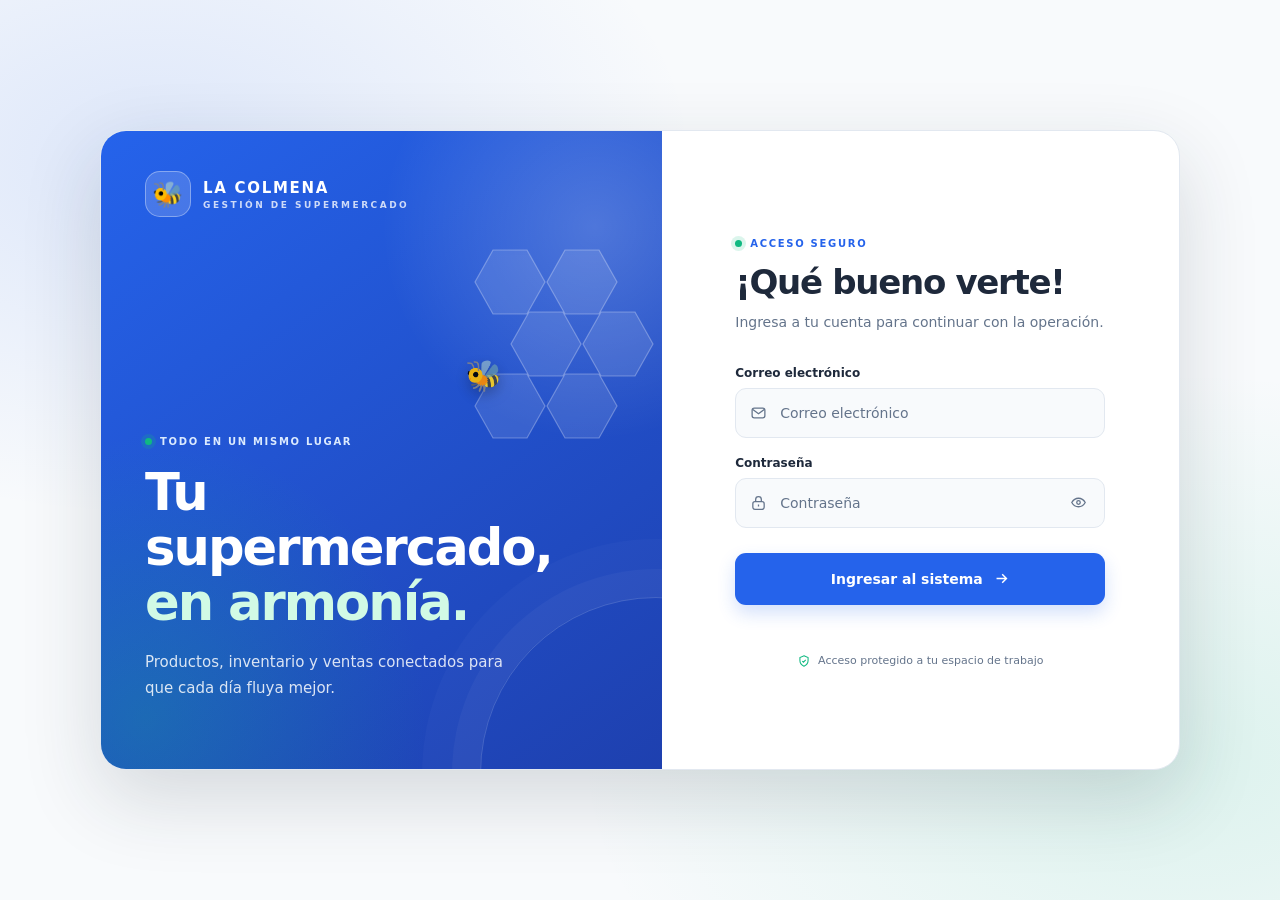
==== commit dea4abaf: "Mejorar ventas y observabilidad de pasarela" ====
--- a/la_colmena.html/src/index.html
+++ b/la_colmena.html/src/index.html
@@ -390,6 +390,37 @@
             margin: 12px 0 0;
             padding: 0;
             list-style: none
+        }
+
+        .process-events-archive > summary {
+            margin-top: 12px;
+            padding: 10px 12px;
+            border: 1px solid #dbe3ed;
+            border-radius: 8px;
+            background: #f8fafc;
+            color: #1e3a8a;
+            font-weight: 700;
+            cursor: pointer
+        }
+
+        .older-sales-details {
+            margin-top: 12px;
+            border: 1px solid #dbe3ed;
+            border-radius: 8px;
+            background: #f8fafc
+        }
+
+        .older-sales-details > summary {
+            padding: 10px 12px;
+            color: #1e3a8a;
+            font-weight: 700;
+            cursor: pointer
+        }
+
+        .older-sales-list {
+            max-height: 300px;
+            overflow: auto;
+            padding: 0 10px 10px
         }
 
         .process-event {
@@ -1757,35 +1788,14 @@
                 <div class="card"><small>Unidades disponibles</small><h3 id="rStock">0</h3><span class="badge ok" id="rProd">0 productos</span></div>
                 <div class="card"><small>Pedidos abiertos</small><h3 id="rPedidos">0</h3><span class="badge warn">Por recibir</span></div>
             </div>
+            <div id="paymentCircuitPanel" class="payment-circuit box hidden" role="status" aria-live="polite">
+                <div class="sale-console-heading"><strong>Circuit Breaker · Pasarela mock</strong><span id="paymentCircuitBadge" class="circuit-badge" data-state="unknown">Consultando…</span></div>
+                <p id="paymentCircuitDetails" class="summary-note">Leyendo estado del backend…</p>
+                <p id="paymentCircuitTrace" class="circuit-trace">traceparent: pendiente</p>
+            </div>
             <div class="grid2">
                 <div class="box"><h3>⚠️ Atención requerida</h3><p class="summary-note" id="bajoCount"></p><div id="bajoList"></div></div>
                 <div class="box"><h3>🛒 Ventas recientes</h3><div id="ventasResumen"></div></div>
-            </div>
-            <div class="box" id="sagaDashboardBox">
-                <div class="sale-console-heading">
-                    <div><h3>Consola Saga</h3><p class="summary-note">Última ejecución: inventario, pasarela de pagos, facturación y compensaciones.</p></div>
-                    <button class="btn2" type="button" onclick="show('ventas')">Nueva simulación</button>
-                </div>
-                <pre id="sagaDashboardConsole" class="sale-event-console" role="log" aria-live="polite">PROCEDIMIENTO SAGA
-T1 · Inventario: valida disponibilidad y reserva el stock.
-T2 · Pasarela de pagos (mock): procesa el cobro y devuelve aprobado o rechazado.
-T3 · Facturación y despacho: completa el pedido cuando el pago fue aprobado.
-Compensaciones: C1 restaura el stock; C2 reembolsa si ya se había cobrado.
-
-Ejecuta una simulación desde Ventas para ver el resultado real de cada etapa.</pre>
-                <div id="paymentCircuitPanel" class="payment-circuit" role="status" aria-live="polite">
-                    <div class="sale-console-heading"><strong>Circuit Breaker · Pasarela mock</strong><span id="paymentCircuitBadge" class="circuit-badge" data-state="unknown">Consultando…</span></div>
-                    <p id="paymentCircuitDetails" class="summary-note">Leyendo estado del backend…</p>
-                    <p id="paymentCircuitTrace" class="circuit-trace">traceparent: pendiente</p>
-                </div>
-                <p id="sagaDashboardRunBy" class="saga-run-by" hidden></p>
-                <ol id="sagaDashboardTimeline" class="saga-timeline" aria-label="Etapas T1, T2 y T3 de la Saga" aria-live="polite">
-                    <li data-status="not-run"><div class="saga-step-heading"><strong>T1 · Inventario y reserva</strong><span class="saga-step-status">Esperando simulación</span></div><p class="saga-step-detail">Se valida disponibilidad y se reserva el stock del producto.</p></li>
-                    <li data-status="not-run"><div class="saga-step-heading"><strong>T2 · Pasarela de pagos (mock)</strong><span class="saga-step-status">Esperando simulación</span></div><p class="saga-step-detail">La pasarela de prueba procesa el cobro y confirma o rechaza el pago.</p></li>
-                    <li data-status="not-run"><div class="saga-step-heading"><strong>T3 · Facturación y despacho</strong><span class="saga-step-status">Esperando simulación</span></div><p class="saga-step-detail">Se completa el pedido si la pasarela aprobó el pago.</p></li>
-                    <li data-status="not-run"><div class="saga-step-heading"><strong>C2 · Reembolso</strong><span class="saga-step-status">Condicional</span></div><p class="saga-step-detail">Se ejecuta si el cobro se confirmó y después falla otro paso.</p></li>
-                    <li data-status="not-run"><div class="saga-step-heading"><strong>C1 · Restauración de inventario</strong><span class="saga-step-status">Condicional</span></div><p class="saga-step-detail">Restaura el stock reservado cuando la Saga debe compensarse.</p></li>
-                </ol>
             </div>
             <div class="box" id="businessEventBox">
                 <div class="sale-console-heading">
@@ -1808,7 +1818,7 @@
                 <div class="box"><h3 id="ventaTitulo">Registrar venta</h3><label id="clienteLabel" for="vCliente">Cliente</label><input id="vCliente" value="Cliente Mostrador"><label for="vProducto">Producto</label><select id="vProducto"></select><label for="vCant">Cantidad</label><input id="vCant" type="number" value="1" min="1"><button id="ventaSubmit" class="btn" style="width:100%;margin-top:10px" onclick="registrarVenta()">Confirmar venta ✅</button><p id="ventaMsg" role="status"></p></div>
                 <div id="historialVentasBox" class="box"><h3>Historial de ventas</h3><div id="listaVentas"></div></div>
             </div>
-            <div class="box">
+            <div class="box" id="saleSagaConsoleBox">
                 <div class="sale-console-heading">
                     <div><h3>Consola de venta y Saga</h3><p class="summary-note">La venta tradicional muestra su CloudEvent. La simulación Saga indica cada etapa y declara si ejecutó compensaciones C1/C2.</p></div>
                     <button class="btn2" type="button" onclick="limpiarConsolaVenta()">Limpiar</button>
@@ -1952,8 +1962,13 @@
     :null;
   if(circuitRefreshTimer)clearInterval(circuitRefreshTimer);
   circuitRefreshTimer=puedeVerProcesos?setInterval(cargarEstadoCircuito,1200):null;
+  document.getElementById('paymentCircuitPanel').classList.toggle('hidden',!puedeVerProcesos);
   document.getElementById('businessEventBox').classList.toggle('hidden',!puedeVerProcesos);
-  if(puedeVerProcesos)cargarEventosProceso();
+  document.getElementById('saleSagaConsoleBox').classList.toggle('hidden',!puedeVerProcesos);
+  if(puedeVerProcesos){
+    cargarEventosProceso();
+    cargarEstadoCircuito();
+  }
   document.getElementById('quickInventoryBtn').classList.toggle('hidden',!esAdministrador);
   document.getElementById('ventaTitulo').innerText=esCliente?'Comprar productos':'Registrar venta';
   document.getElementById('ventaSubmit').innerText=esCliente?'Realizar compra':'Confirmar venta ✅';
@@ -2022,12 +2037,13 @@
     badge.dataset.state=circuit.state;
     const cooling=circuit.state==='OPEN'?` · recuperación en ${circuit.remaining_seconds}s`:'';
     const probing=circuit.probe_in_flight?' · prueba en curso':'';
-    details.textContent=`Fallos consecutivos: ${circuit.consecutive_failures}/${circuit.failure_threshold}${cooling}${probing} · pausa mock: ${circuit.delay_ms} ms`;
+    details.textContent=`Fallos consecutivos: ${circuit.consecutive_failures}/${circuit.failure_threshold}${cooling}${probing} · recuperación: ${circuit.recovery_seconds}s · pausa mock: ${circuit.delay_ms} ms`;
     trace.textContent=`traceparent: ${response._traceparent||'no informado'}`;
   }catch(error){
     badge.textContent='No disponible';
     badge.dataset.state='unknown';
     details.textContent=error.message;
+    trace.textContent='traceparent: no disponible';
   }
 }
 function show(id,btn){
@@ -2067,8 +2083,10 @@
   await cargarCatalogoSaga();
 
   let ventas=await apiJson('/api/ventas');
-  let htmlVentas=ventas.map(v=>`<tr><td><b>#V-${v.id}</b></td><td>${v.cliente}</td><td><span class="badge ${v.estado=='Pagada'?'ok':'warn'}">${v.estado}</span></td><td style="text-align:right"><b>$${v.total.toLocaleString()}</b></td></tr>`).join('');
-  document.getElementById('listaVentas').innerHTML=`<table><tr><th>Venta</th><th>Cliente</th><th>Estado</th><th>Total</th></tr>${htmlVentas}</table>`;
+  const tablaVentas=lista=>`<table><tr><th>Venta</th><th>Cliente</th><th>Estado</th><th>Total</th></tr>${lista.map(v=>`<tr><td><b>#V-${v.id}</b></td><td>${v.cliente}</td><td><span class="badge ${v.estado=='Pagada'?'ok':'warn'}">${v.estado}</span></td><td style="text-align:right"><b>$${v.total.toLocaleString()}</b></td></tr>`).join('')}</table>`;
+  const ventasRecientes=ventas.slice(0,10);
+  const ventasAnteriores=ventas.slice(10);
+  document.getElementById('listaVentas').innerHTML=`${tablaVentas(ventasRecientes)}${ventasAnteriores.length?`<details class="older-sales-details"><summary>Ventas anteriores (${ventasAnteriores.length})</summary><div class="older-sales-list">${tablaVentas(ventasAnteriores)}</div></details>`:''}`;
   document.getElementById('ventasResumen').innerHTML=`<table><tr><th>Venta</th><th>Cliente</th><th>Total</th></tr>${ventas.slice(0,3).map(v=>`<tr><td>#V-${v.id}</td><td>${v.cliente}</td><td>$${v.total.toLocaleString()}</td></tr>`).join('')}</table>`;
 
   let pedidos=await apiJson('/api/pedidos');
@@ -2218,6 +2236,49 @@
   ].join('\n'));
   renderSagaTimeline(result,'',false,actor);
 }
+function crearTarjetaEventoProceso(event){
+  const data=event.data||{};
+  const actor=data.actor;
+  const item=document.createElement('li');
+  item.className='process-event';
+  const heading=document.createElement('div');
+  heading.className='process-event-heading';
+  const title=document.createElement('strong');
+  title.textContent=nombreProcesoEvento(event);
+  const badge=document.createElement('span');
+  badge.className='process-event-status';
+  const hasError=event.status==='PENDING'&&Boolean(event.last_error);
+  badge.dataset.status=hasError?'ERROR':event.status;
+  badge.textContent=hasError?'Error en Kafka':event.status==='PROCESSED'?'Publicado en Kafka':'Pendiente de publicar';
+  heading.append(title,badge);
+  const actorLine=document.createElement('p');
+  actorLine.className='process-event-actor';
+  actorLine.textContent=actor
+    ?`Usuario: ${actor.name||'Sin nombre'} · ${actor.role||'Rol no disponible'} · ID ${actor.user_id??'—'}`
+    :'Usuario no identificado (evento anterior a la auditoría).';
+  const detail=document.createElement('p');
+  detail.className='process-event-detail';
+  detail.textContent=detalleProcesoEvento(data);
+  const time=document.createElement('p');
+  time.className='process-event-time';
+  const occurredAt=new Date(Number(event.timestamp)*1000);
+  time.textContent=`${occurredAt.toLocaleString('es-CO')} · Event ID ${event.event_id||'—'}`;
+  item.append(heading,actorLine,detail,time);
+  if(event.last_error){
+    const error=document.createElement('p');
+    error.className='process-event-detail';
+    error.textContent=`Error: ${event.last_error}`;
+    item.appendChild(error);
+  }
+  const disclosure=document.createElement('details');
+  const summary=document.createElement('summary');
+  summary.textContent='Ver CloudEvent JSON';
+  const payload=document.createElement('pre');
+  payload.textContent=JSON.stringify(event.cloud_event,null,2);
+  disclosure.append(summary,payload);
+  item.appendChild(disclosure);
+  return item;
+}
 async function cargarEventosProceso(){
   const list=document.getElementById('processEvents');
   const status=document.getElementById('processEventsStatus');
@@ -2226,63 +2287,23 @@
     list.replaceChildren();
     if(!response.events.length){
       status.textContent='Aún no hay procesos en el outbox. Inicia sesión o realiza una venta para generar eventos.';
-      document.getElementById('sagaDashboardConsole').textContent=[
-        'PROCEDIMIENTO SAGA · SIN EJECUCIONES REGISTRADAS',
-        'T1 · Inventario: valida disponibilidad y reserva el stock.',
-        'T2 · Pasarela de pagos (mock): procesa el cobro y responde APROBADO o RECHAZADO.',
-        'T3 · Facturación y despacho: se ejecuta después de un pago aprobado.',
-        'C2 · Reembolso: devuelve el pago si ya hubo débito y luego falla otro paso.',
-        'C1 · Inventario: restaura el stock reservado cuando la Saga falla.',
-        '',
-        'Las tarjetas muestran el flujo. Usa “Nueva simulación” para ver resultados reales y saber si hubo compensación.'
-      ].join('\n');
       return;
     }
     status.textContent=`Mostrando ${response.events.length} eventos recientes. Actualización automática cada 5 segundos.`;
     cargarUltimaSagaPersistida(response.events);
-    response.events.forEach(event=>{
-      const data=event.data||{};
-      const actor=data.actor;
-      const item=document.createElement('li');
-      item.className='process-event';
-      const heading=document.createElement('div');
-      heading.className='process-event-heading';
-      const title=document.createElement('strong');
-      title.textContent=nombreProcesoEvento(event);
-      const badge=document.createElement('span');
-      badge.className='process-event-status';
-      const hasError=event.status==='PENDING'&&Boolean(event.last_error);
-      badge.dataset.status=hasError?'ERROR':event.status;
-      badge.textContent=hasError?'Error en Kafka':event.status==='PROCESSED'?'Publicado en Kafka':'Pendiente de publicar';
-      heading.append(title,badge);
-      const actorLine=document.createElement('p');
-      actorLine.className='process-event-actor';
-      actorLine.textContent=actor
-        ?`Usuario: ${actor.name||'Sin nombre'} · ${actor.role||'Rol no disponible'} · ID ${actor.user_id??'—'}`
-        :'Usuario no identificado (evento anterior a la auditoría).';
-      const detail=document.createElement('p');
-      detail.className='process-event-detail';
-      detail.textContent=detalleProcesoEvento(data);
-      const time=document.createElement('p');
-      time.className='process-event-time';
-      const occurredAt=new Date(Number(event.timestamp)*1000);
-      time.textContent=`${occurredAt.toLocaleString('es-CO')} · Event ID ${event.event_id||'—'}`;
-      item.append(heading,actorLine,detail,time);
-      if(event.last_error){
-        const error=document.createElement('p');
-        error.className='process-event-detail';
-        error.textContent=`Error: ${event.last_error}`;
-        item.appendChild(error);
-      }
-      const disclosure=document.createElement('details');
+    response.events.slice(0,5).forEach(event=>list.appendChild(crearTarjetaEventoProceso(event)));
+    const anteriores=response.events.slice(5);
+    if(anteriores.length){
+      const archive=document.createElement('details');
+      archive.className='process-events-archive';
       const summary=document.createElement('summary');
-      summary.textContent='Ver CloudEvent JSON';
-      const payload=document.createElement('pre');
-      payload.textContent=JSON.stringify(event.cloud_event,null,2);
-      disclosure.append(summary,payload);
-      item.appendChild(disclosure);
-      list.appendChild(item);
-    });
+      summary.textContent=`Ver ${anteriores.length} eventos anteriores`;
+      const archiveList=document.createElement('ul');
+      archiveList.className='process-events';
+      anteriores.forEach(event=>archiveList.appendChild(crearTarjetaEventoProceso(event)));
+      archive.append(summary,archiveList);
+      list.appendChild(archive);
+    }
   }catch(error){
     status.textContent='No fue posible cargar los procesos: '+error.message;
     list.replaceChildren();
@@ -2442,15 +2463,11 @@
 }
 function escribirConsolaSaga(content){
   escribirConsolaVenta(content);
-  const dashboardConsole=document.getElementById('sagaDashboardConsole');
-  dashboardConsole.textContent=content;
-  dashboardConsole.scrollTop=dashboardConsole.scrollHeight;
 }
 function limpiarConsolaVenta(){
   const message='Consola limpia. Registra una venta o ejecuta un pedido Saga.';
   escribirConsolaVenta(message);
-  document.getElementById('sagaDashboardConsole').textContent=message;
-  ['sagaRunBy','sagaDashboardRunBy','sagaResult','sagaTimeline','sagaDashboardTimeline'].forEach(id=>{
+  ['sagaRunBy','sagaResult','sagaTimeline'].forEach(id=>{
     const element=document.getElementById(id);
     element.hidden=true;
     if(element.tagName==='OL')element.replaceChildren();
@@ -2502,7 +2519,7 @@
   const actorId=actor?.user_id?` · ID ${actor.user_id}`:'';
   const orderId=result.pedido?.id?` · Pedido ${result.pedido.id}`:'';
   const actorText=`Ejecución solicitada por ${actorName} · ${actorRole}${actorId}${orderId}`;
-  [['sagaTimeline','sagaRunBy'],['sagaDashboardTimeline','sagaDashboardRunBy']].forEach(([listId,actorId])=>{
+  [['sagaTimeline','sagaRunBy']].forEach(([listId,actorId])=>{
     const list=document.getElementById(listId);
     list.replaceChildren();
     stages.forEach(stage=>{
@@ -2551,13 +2568,9 @@
   resultSummary.textContent='';
   resultSummary.dataset.outcome='';
   document.getElementById('sagaRunBy').hidden=true;
-  document.getElementById('sagaDashboardRunBy').hidden=true;
   const timeline=document.getElementById('sagaTimeline');
   timeline.hidden=true;
   timeline.replaceChildren();
-  const dashboardTimeline=document.getElementById('sagaDashboardTimeline');
-  dashboardTimeline.hidden=true;
-  dashboardTimeline.replaceChildren();
   const payload={
     direccion:address,
     items:[{codigo:product.codigo,cantidad:quantity}],
